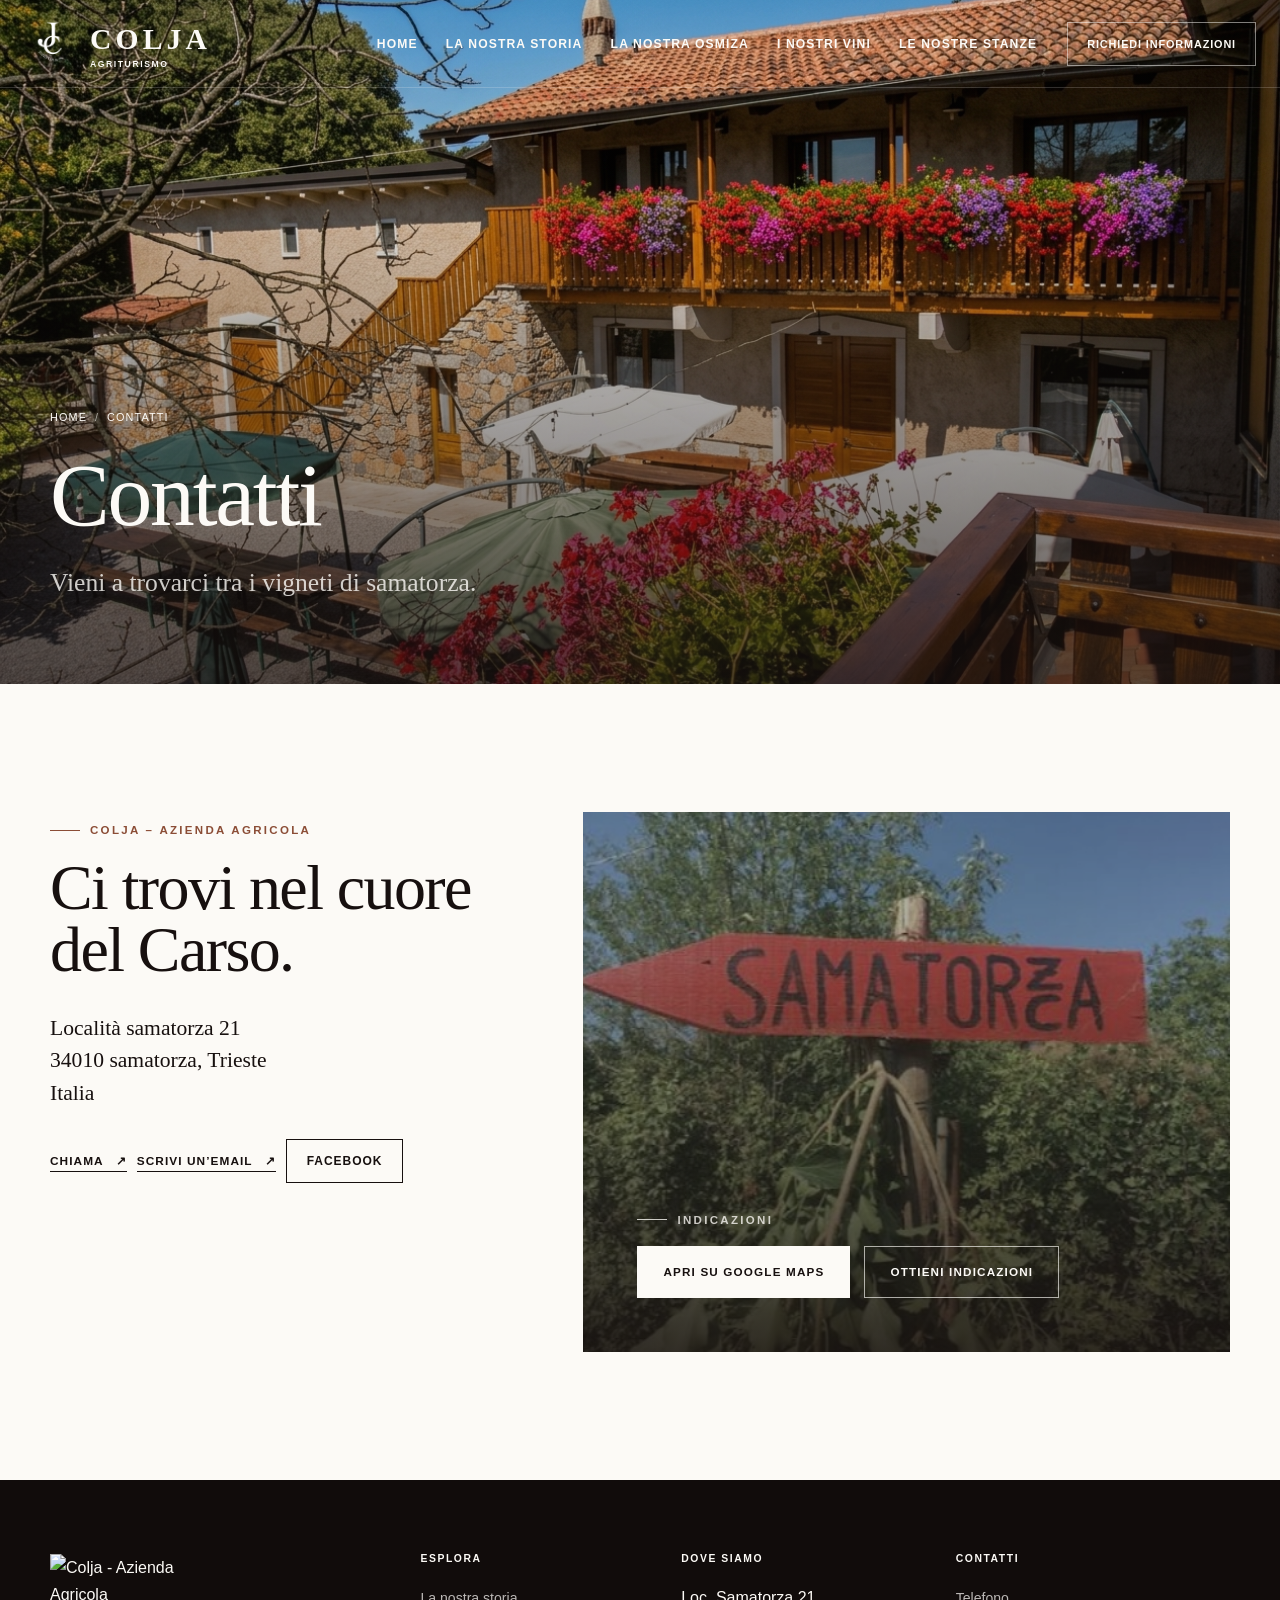
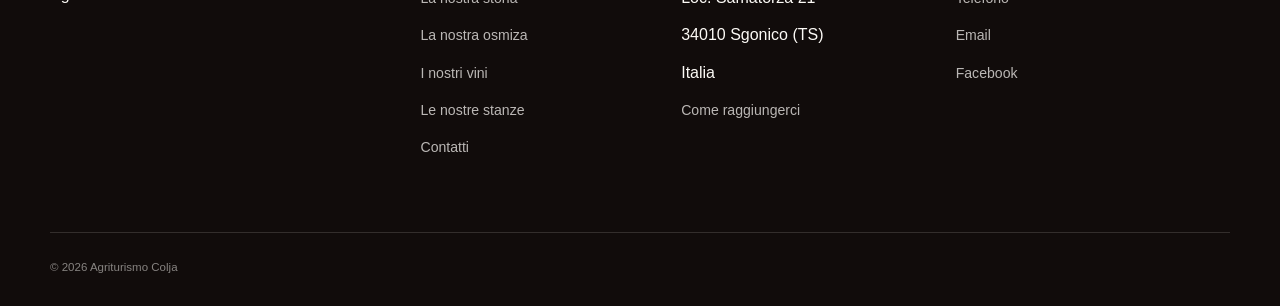
==== contatti.html @ f66b327b "Add files via upload" ====
<!doctype html>
<html lang="it">

<head>
  <meta charset="utf-8" />
  <meta name="viewport" content="width=device-width, initial-scale=1" />
  <title>Contatti e indicazioni | Azienda Agricola Colja samatorza</title>
  <meta name="description"
    content="Contatta Colja – Azienda Agricola e raggiungi la cantina, l’agriturismo e le camere a samatorza, nel Carso triestino." />
  <meta name="theme-color" content="#17100f" />
  <meta name="color-scheme" content="light" />
  <meta property="og:type" content="website" />
  <meta property="og:title" content="Contatti e indicazioni | Azienda Agricola Colja samatorza" />
  <meta property="og:description"
    content="Contatta Colja – Azienda Agricola e raggiungi la cantina, l’agriturismo e le camere a samatorza, nel Carso triestino." />
  <meta property="og:image" content="assets/images/contatti/farmstay_facade.jpg" />
  <link rel="icon" href="assets/icons/favicon.svg" type="image/svg+xml" />
  <link rel="stylesheet" href="css/style.css" />
  <script type="application/ld+json">
      {
        "@context": "https://schema.org",
        "@graph": [
          {
            "@type": ["Winery", "LocalBusiness"],
            "@id": "#Colja",
            "name": "Colja – Azienda Agricola",
            "address": {
              "@type": "PostalAddress",
              "streetAddress": "Località samatorza 122",
              "postalCode": "34010",
              "addressLocality": "samatorza",
              "addressRegion": "Trieste",
              "addressCountry": "IT"
            },
            "sameAs": ["https://www.facebook.com/ViniColja/"],
            "description": "Azienda agricola familiare, cantina e ospitalità nel Carso triestino."
          },
          {
            "@type": "FarmStay",
            "@id": "#agriturismo-Colja",
            "name": "Agriturismo Colja",
            "address": {
              "@type": "PostalAddress",
              "streetAddress": "Località samatorza 122",
              "postalCode": "34010",
              "addressLocality": "samatorza",
              "addressRegion": "Trieste",
              "addressCountry": "IT"
            },
            "parentOrganization": { "@id": "#Colja" }
          },
          {
            "@type": "BreadcrumbList",
            "itemListElement": [
              {
                "@type": "ListItem",
                "position": 1,
                "name": "Home",
                "item": "index.html"
              },
              {
                "@type": "ListItem",
                "position": 2,
                "name": "Contatti",
                "item": "contatti.html"
              }
            ]
          }
        ]
      }
    </script>
</head>

<body class="">
  <a class="skip-link" href="#contenuto">Vai al contenuto</a>
  <div id="site-live" class="skip-link" aria-live="polite"></div>
  <header class="site-header">
    <div class="header-inner">
      <a class="brand" href="index.html" aria-label="Colja, torna alla home">
        <img class="brand-symbol" src="assets/logo/colja-logo.png" alt="" aria-hidden="true">

        <span class="brand-copy">
          <strong>Colja</strong>
          <span>Agriturismo</span>
        </span>
      </a>
      <nav class="main-nav" id="main-menu" aria-label="Navigazione principale">
        <a href="index.html" data-page="index.html">Home</a>
        <a href="storia.html" data-page="storia.html">La nostra storia</a>
        <a href="osmiza.html" data-page="osmiza.html">La nostra osmiza</a>
        <a href="vini.html" data-page="vini.html">I nostri vini</a>
        <a href="stanze.html" data-page="stanze.html">Le nostre stanze</a>
        <a class="btn mobile-only" href="contatti.html">Richiedi informazioni</a>
      </nav>
      <a class="header-cta" href="contatti.html">Richiedi informazioni</a>
      <button class="menu-toggle" type="button" aria-expanded="false" aria-controls="main-menu"
        aria-label="Apri menu"><span></span></button>
    </div>
  </header>
  <section class="inner-hero">
    <div class="inner-hero__media">
      <picture>
        <img src="assets/images/contatti/farmstay_facade.jpg" alt="Vieni a trovarci tra i vigneti di samatorza."
          fetchpriority="high" />
      </picture>
    </div>
    <div class="inner-hero__overlay"></div>
    <div class="inner-hero__content">
      <ol class="breadcrumb" aria-label="Breadcrumb">
        <li><a href="index.html">Home</a></li>
        <li aria-current="page">Contatti</li>
      </ol>
      <h1>Contatti</h1>
      <p>Vieni a trovarci tra i vigneti di samatorza.</p>
    </div>
  </section>
  <main id="contenuto">
    <section class="section" id="modulo-contatti">
      <div class="container contact-grid">
        <div class="contact-details reveal">
          <p class="eyebrow">Colja – Azienda Agricola</p>
          <h2>Ci trovi nel cuore del Carso.</h2>
          <address>
            Località samatorza 21<br />34010 samatorza, Trieste<br />Italia
          </address>
<div class="contact-actions">

  <!-- <div class="contact-direct">
   
  </div> -->

  <div class="contact-social">
     <a class="text-link" data-contact-phone data-fallback="Chiama">
      Chiama
    </a>

    <a class="text-link" data-contact-email data-fallback="Scrivi un’email">
      Scrivi un’email
    </a>
    <a
      class="social-btn social-btn--facebook"
      data-facebook
      target="_blank"
      rel="noopener noreferrer"
    >
      Facebook
    </a>

    <!-- <a
      class="social-btn social-btn--instagram"
      data-instagram
      target="_blank"
      rel="noopener noreferrer"
    >
      Instagram
    </a>

    <a
      class="social-btn social-btn--booking"
      data-booking
      target="_blank"
      rel="noopener noreferrer"
    >
      Booking
    </a> -->
  </div>

</div>
          <!-- <p class="contact-meta">
            Visite, degustazioni e soggiorni su richiesta.
          </p> -->
        </div>
        <div class="map-card reveal reveal-delay" id="mappa">
          <!-- <img src="assets/icons/map-karst.svg" alt="Mappa stilizzata con samatorza evidenziata" /> -->
          <img src="assets/images/contatti/frasca.jpg" alt="frasca samatorza" />
          <div class="map-card__content">
            <p class="eyebrow">Indicazioni</p>
            <!-- <h3>Località samatorza 122</h3> -->

            <div class="btn-row">
              <a class="btn btn--light"
                href="https://www.google.com/maps/search/?api=1&amp;query=Localit%C3%A0%20samatorza%20122%2C%2034010%20samatorza%2C%20Trieste"
                data-maps target="_blank" rel="noopener">Apri su Google Maps</a><a class="btn btn--ghost-light"
                href="https://www.google.com/maps/dir/?api=1&amp;destination=Localit%C3%A0%20samatorza%2021%2C%2034010%20samatorza%2C%20Trieste"
                target="_blank" rel="noopener">Ottieni indicazioni</a>
            </div>
          </div>
        </div>
      </div>
    </section>
    <!-- <section class="section section--ivory" id="modulo-contatti">
      <div class="container request-wrap">
        <div class="request-intro reveal">
          <p class="eyebrow">Scrivici</p>
          <h2>Parliamo della tua visita.</h2>
          <p>Vino, degustazione, soggiorno o cantina: prepara la tua richiesta. L’invio effettivo via email sarà
            disponibile dopo aver configurato il recapito ufficiale.</p>
        </div>
        <form class="form reveal" data-Colja-form data-form-title="Richiesta informazioni — Colja" novalidate>
          <div class="field"><label for="contact-name">Nome</label><input id="contact-name" name="nome"
              autocomplete="name" required><span class="field-error"></span></div>
          <div class="field"><label for="contact-email">Email</label><input id="contact-email" name="email" type="email"
              autocomplete="email" required><span class="field-error"></span></div>
          <div class="field"><label for="contact-phone">Telefono</label><input id="contact-phone" name="telefono"
              type="tel" autocomplete="tel"><span class="field-error"></span></div>
          <div class="field"><label for="contact-reason">Motivo della richiesta</label><select id="contact-reason"
              name="motivo" required>
              <option value="">Seleziona</option>
              <option>Informazioni sui vini</option>
              <option>Richiesta listino</option>
              <option>Degustazione</option>
              <option>Soggiorno</option>
              <option>Visita in cantina</option>
              <option>Altra richiesta</option>
            </select><span class="field-error"></span></div>
          <div class="field field--full"><label for="contact-message">Messaggio</label><textarea id="contact-message"
              name="messaggio" required></textarea><span class="field-error"></span></div><label
            class="check-field"><input name="privacy" type="checkbox" required><span>Ho letto l’informativa privacy e
              acconsento al trattamento dei dati per ricevere risposta.<span class="field-error"></span></span></label>
          <div class="form-actions"><button class="btn" type="submit">Invia richiesta</button></div>
          <div class="form-status" tabindex="-1" role="status"></div>
        </form>
      </div>
    </section> -->
    <!-- <section class="section section--dark" id="note-legali">
      <div class="container">
        <div class="section-heading">
          <div>
            <p class="eyebrow">Prima della pubblicazione</p>
            <h2>Note, privacy e cookie</h2>
          </div>
          <p>Testi provvisori da completare con i dati legali e i referenti privacy ufficiali dell’azienda.</p>
        </div>
        <div class="experience-grid">
          <article class="experience" id="privacy"><span class="experience__num">01</span>
            <h3>Privacy policy</h3>
            <p>Il modulo raccoglie solo i dati necessari a rispondere. La policy definitiva deve indicare titolare, base
              giuridica, conservazione, destinatari e diritti.</p>
          </article>
          <article class="experience" id="cookie"><span class="experience__num">02</span>
            <h3>Cookie policy</h3>
            <p>Questa versione offline non installa cookie di profilazione e non carica risorse esterne. Aggiornare la
              policy se verranno aggiunti servizi terzi.</p>
          </article>
          <article class="experience"><span class="experience__num">03</span>
            <h3>Note legali</h3>
            <p>Inserire ragione sociale completa, dati fiscali, contatti ufficiali e informazioni obbligatorie prima
              della pubblicazione.</p>
          </article>
        </div>
      </div>
    </section> -->
  </main>
  <footer class="site-footer">
    <div class="container footer-grid">
      <div class="footer-brand">

        <a href="index.html" class="footer-logo" aria-label="Colja - Torna alla home">
          <img src="assets/logo/Colja-logo.png" alt="Colja - Azienda Agricola">
        </a>

      </div>
      <div class="footer-col">
        <h2>Esplora</h2>
        <ul>
          <li><a href="storia.html">La nostra storia</a></li>
          <li><a href="osmiza.html">La nostra osmiza</a></li>
          <li><a href="vini.html">I nostri vini</a></li>
          <li><a href="stanze.html">Le nostre stanze</a></li>
          <li><a href="contatti.html">Contatti</a></li>
        </ul>
      </div>
      <div class="footer-col">
        <h2>Dove siamo</h2>
        <ul>
          <li>Loc. Samatorza 21</li>
          <li>34010 Sgonico (TS)</li>
          <li>Italia</li>
          <li><a href="contatti.html#mappa">Come raggiungerci</a></li>
        </ul>
      </div>
      <div class="footer-col">
        <h2>Contatti</h2>
        <ul>
          <li><a href="contatti.html#modulo-contatti" data-contact-phone>Telefono</a></li>
          <li><a href="contatti.html#modulo-contatti" data-contact-email>Email</a></li>
          <li><a data-facebook target="_blank" rel="noopener">Facebook</a></li>
        </ul>
      </div>
    </div>
    <div class="container footer-bottom"><span>© <span data-year></span> Agriturismo Colja</span>

    </div>
  </footer>
  <button class="back-to-top" type="button" aria-label="Torna in alto">
    ↑
  </button>
  <script src="js/main.js"></script>
</body>

</html>
---- css/style.css ----
/* BUDIN — offline editorial design system */
:root {
  --ink: #17100f;
  --wine: #5b1f24;
  --earth: #8b4d36;
  --vine: #26352b;
  --stone: #d8d0c1;
  --ivory: #f4efe5;
  --champagne: #c2a36b;
  --paper: #fcfaf6;
  --muted: #6e655d;
  --line: rgba(23, 16, 15, .16);
  --serif: "Cormorant Garamond", Georgia, "Times New Roman", serif;
  --sans: Inter, Arial, Helvetica, sans-serif;
  --header-h: 88px;
  --container: min(1180px, calc(100vw - 48px));
  --shadow: 0 24px 60px rgba(23, 16, 15, .16);
  --ease: cubic-bezier(.22, 1, .36, 1);
}
* { box-sizing: border-box; }
html { scroll-behavior: smooth; scroll-padding-top: var(--header-h); }
body { margin: 0; overflow-x: hidden; background: var(--paper); color: var(--ink); font: 400 1rem/1.7 var(--sans); -webkit-font-smoothing: antialiased; }
body.is-locked { overflow: hidden; }
img { display: block; width: 100%; height: auto; }
a { color: inherit; text-decoration: none; }
button, input, select, textarea { font: inherit; }
button, a { -webkit-tap-highlight-color: transparent; }
button { color: inherit; }
:focus-visible { outline: 3px solid var(--champagne); outline-offset: 4px; }
::selection { color: var(--paper); background: var(--wine); }
.container { width: var(--container); margin-inline: auto; }
.narrow { width: min(820px, calc(100vw - 48px)); margin-inline: auto; }
.skip-link { position: fixed; z-index: 999; top: 12px; left: 12px; padding: 12px 18px; transform: translateY(-150%); background: var(--paper); color: var(--ink); border-radius: 2px; }
.skip-link:focus { transform: translateY(0); }
.eyebrow { display: inline-flex; align-items: center; gap: 10px; margin: 0 0 18px; color: var(--earth); font-size: .72rem; font-weight: 700; letter-spacing: .2em; line-height: 1.4; text-transform: uppercase; }
.eyebrow::before { content: ""; width: 30px; height: 1px; background: currentColor; }
.display, h1, h2, h3 { margin: 0; font-family: var(--serif); font-weight: 500; line-height: .98; letter-spacing: -.025em; }
h1 { font-size: clamp(3rem, 7vw, 7rem); }
h2 { font-size: clamp(2.4rem, 5vw, 5.2rem); }
h3 { font-size: clamp(1.6rem, 2.5vw, 2.45rem); }
p { margin: 0 0 1.25em; }
.lead { max-width: 760px; color: #4f4742; font-family: var(--serif); font-size: clamp(1.35rem, 2.4vw, 2.1rem); line-height: 1.35; }
.section { padding: clamp(84px, 10vw, 150px) 0; }
.section--compact { padding: clamp(64px, 7vw, 100px) 0; }
.section--dark { background: var(--ink); color: var(--paper); }
.section--wine { background: var(--wine); color: var(--paper); }
.section--ivory { background: var(--ivory); }
.section-heading { display: grid; grid-template-columns: minmax(0, 1.25fr) minmax(260px, .75fr); gap: 60px; align-items: end; margin-bottom: clamp(48px, 7vw, 90px); }
.section-heading p { margin: 0; color: #655c56; }
.section--dark .section-heading p, .section--wine .section-heading p { color: rgba(252,250,246,.74); }

/* Header */
.site-header { position: fixed; z-index: 100; inset: 0 0 auto; height: var(--header-h); color: var(--paper); transition: background .4s ease, color .4s ease, box-shadow .4s ease; }
.site-header::after { content: ""; position: absolute; inset: auto 0 0; height: 1px; background: rgba(252,250,246,.18); transition: background .4s ease; }
.site-header.is-scrolled, .site-header.menu-open { background: rgba(244,239,229,.97); color: var(--ink); box-shadow: 0 10px 30px rgba(23,16,15,.08); backdrop-filter: blur(14px); }
.site-header.is-scrolled::after, .site-header.menu-open::after { background: var(--line); }
.header-inner { width: min(1380px, calc(100vw - 48px)); height: 100%; margin: auto; display: flex; align-items: center; gap: 30px; }
.brand { position: relative; z-index: 103; display: inline-flex; flex-direction: column; flex: 0 0 auto; line-height: 1; }
.brand strong { font-family: var(--serif); font-size: 1.85rem; font-weight: 600; letter-spacing: .14em; }
.brand span { margin-top: 6px; font-size: .54rem; font-weight: 600; letter-spacing: .18em; text-transform: uppercase; }
.main-nav { display: flex; align-items: center; gap: clamp(18px, 2.2vw, 36px); margin-left: auto; }
.main-nav a { position: relative; font-size: .76rem; font-weight: 600; letter-spacing: .09em; text-transform: uppercase; white-space: nowrap; }
.main-nav a::after { content: ""; position: absolute; left: 0; right: 100%; bottom: -9px; height: 1px; background: currentColor; transition: right .3s var(--ease); }
.main-nav a:hover::after, .main-nav a[aria-current="page"]::after { right: 0; }
.lang-switch { display: flex; gap: 8px; padding-left: 18px; border-left: 1px solid currentColor; font-size: .63rem; font-weight: 700; letter-spacing: .08em; }
.lang-switch button { padding: 4px 1px; border: 0; border-bottom: 1px solid transparent; background: transparent; cursor: pointer; }
.lang-switch button[aria-pressed="true"] { border-color: currentColor; }
.header-cta { display: inline-flex; min-height: 44px; align-items: center; justify-content: center; padding: 0 19px; border: 1px solid rgba(252,250,246,.5); font-size: .68rem; font-weight: 700; letter-spacing: .08em; text-transform: uppercase; }
.site-header.is-scrolled .header-cta { border-color: var(--ink); }
.menu-toggle { position: relative; z-index: 103; display: none; width: 48px; height: 48px; margin-left: auto; border: 1px solid currentColor; background: transparent; cursor: pointer; }
.menu-toggle span, .menu-toggle::before, .menu-toggle::after { content: ""; position: absolute; left: 12px; width: 22px; height: 1px; background: currentColor; transition: transform .3s ease, top .3s ease, opacity .3s ease; }
.menu-toggle::before { top: 16px; }
.menu-toggle span { top: 23px; }
.menu-toggle::after { top: 30px; }
.menu-toggle[aria-expanded="true"]::before { top: 23px; transform: rotate(45deg); }
.menu-toggle[aria-expanded="true"] span { opacity: 0; }
.menu-toggle[aria-expanded="true"]::after { top: 23px; transform: rotate(-45deg); }
.brand-symbol {
  transition: filter .4s ease;
}

.site-header.is-scrolled .brand-symbol,
.site-header.menu-open .brand-symbol {
  filter: brightness(0) saturate(100%);
}
/* Buttons */
.btn-row { display: flex; flex-wrap: wrap; gap: 14px; }
.btn { display: inline-flex; min-height: 52px; align-items: center; justify-content: center; gap: 13px; padding: 0 25px; border: 1px solid var(--ink); background: var(--ink); color: var(--paper); font-size: .73rem; font-weight: 700; letter-spacing: .1em; line-height: 1.2; text-align: center; text-transform: uppercase; transition: transform .3s var(--ease), background .3s ease, color .3s ease; cursor: pointer; }
.btn:hover { transform: translateY(-2px); background: var(--wine); border-color: var(--wine); }
.btn--light { border-color: var(--paper); background: var(--paper); color: var(--ink); }
.btn--light:hover { background: var(--champagne); border-color: var(--champagne); color: var(--ink); }
.btn--ghost { background: transparent; color: var(--ink); }
.btn--ghost:hover { color: var(--paper); }
.btn--ghost-light { border-color: rgba(252,250,246,.65); background: transparent; color: var(--paper); }
.btn--ghost-light:hover { background: var(--paper); border-color: var(--paper); color: var(--ink); }
.text-link { display: inline-flex; align-items: center; gap: 12px; border-bottom: 1px solid currentColor; font-size: .74rem; font-weight: 700; letter-spacing: .09em; text-transform: uppercase; }
.text-link::after { content: "↗"; }

/* Heroes */
.hero { position: relative; min-height: 100svh; display: flex; align-items: flex-end; overflow: hidden; background: var(--ink); color: var(--paper); }
.hero__media, .hero__overlay { position: absolute; inset: 0; }
.hero__media img { width: 100%; height: 100%; object-fit: cover; }
.hero__overlay { background: linear-gradient(90deg, rgba(23,16,15,.74) 0%, rgba(23,16,15,.35) 58%, rgba(23,16,15,.12) 100%), linear-gradient(0deg, rgba(23,16,15,.58), transparent 55%); }
.hero__content { position: relative; z-index: 1; width: min(1180px, calc(100vw - 48px)); margin: 0 auto; padding: calc(var(--header-h) + 110px) 0 clamp(88px, 10vh, 130px); }
.hero .eyebrow { color: var(--paper); }
.hero h1 { max-width: 980px; }
.hero__intro { max-width: 680px; margin: 28px 0 38px; color: rgba(252,250,246,.82); font-size: clamp(1.02rem, 1.5vw, 1.22rem); }
.scroll-cue { position: absolute; z-index: 2; right: 44px; bottom: 44px; display: flex; align-items: center; gap: 13px; writing-mode: vertical-rl; font-size: .61rem; letter-spacing: .2em; text-transform: uppercase; }
.scroll-cue::after { content: ""; width: 1px; height: 48px; background: rgba(252,250,246,.7); }
.inner-hero { position: relative; min-height: min(76vh, 760px); display: flex; align-items: flex-end; overflow: hidden; background: var(--ink); color: var(--paper); }
.inner-hero__media, .inner-hero__overlay { position: absolute; inset: 0; }
.inner-hero__media img { height: 100%; object-fit: cover; }
.inner-hero__overlay { background: linear-gradient(0deg, rgba(23,16,15,.72), rgba(23,16,15,.1) 75%); }
.inner-hero__content { position: relative; z-index: 1; width: var(--container); margin-inline: auto; padding: calc(var(--header-h) + 80px) 0 80px; }
.inner-hero h1 { max-width: 920px; }
.inner-hero p { max-width: 700px; margin: 22px 0 0; color: rgba(252,250,246,.8); font-family: var(--serif); font-size: clamp(1.25rem, 2vw, 1.8rem); }
.breadcrumb { display: flex; flex-wrap: wrap; gap: 8px; margin: 0 0 24px; padding: 0; list-style: none; font-size: .68rem; letter-spacing: .1em; text-transform: uppercase; }
.breadcrumb li + li::before { content: "/"; margin-right: 8px; opacity: .6; }

/* Home editorial sections */
.intro-grid { display: grid; grid-template-columns: minmax(0, .82fr) minmax(0, 1.18fr); gap: clamp(50px, 9vw, 130px); align-items: center; }
.intro-grid__image { position: relative; width: min(100%, 480px); margin-inline: auto; }
.intro-grid__image::before { content: ""; position: absolute; inset: 34px -28px -28px 34px; border: 1px solid var(--stone); }
.intro-grid__image picture { position: relative; }
.intro-grid__image img { aspect-ratio: 3 / 4; object-fit: cover; }
.intro-grid__copy h2 { margin-bottom: 30px; }
.intro-grid__copy p { max-width: 650px; color: #5e554f; }
.territory-grid { display: grid; grid-template-columns: minmax(0, 1.1fr) minmax(280px, .9fr); gap: clamp(50px, 8vw, 110px); align-items: center; }
.territory-grid__media img { aspect-ratio: 4 / 3; object-fit: cover; }
.territory-grid__copy p:not(.eyebrow) { max-width: 580px; margin-top: 28px; color: rgba(252,250,246,.72); }
.elements { display: grid; grid-template-columns: repeat(3, 1fr); gap: 1px; margin-top: 45px; background: rgba(252,250,246,.2); }
.element { min-height: 135px; display: flex; flex-direction: column; justify-content: flex-end; padding: 20px; background: var(--ink); }
.element span { color: var(--champagne); font-family: var(--serif); font-size: 1.7rem; }
.element small { color: rgba(252,250,246,.62); font-size: .64rem; letter-spacing: .12em; text-transform: uppercase; }
.featured-wines { display: grid; grid-template-columns: repeat(4, 1fr); gap: 18px; }
.wine-teaser { position: relative; min-height: 500px; display: flex; align-items: flex-end; overflow: hidden; color: var(--paper); }
.wine-teaser img { position: absolute; inset: 0; height: 100%; object-fit: cover; transition: transform .8s var(--ease); }
.wine-teaser::after { content: ""; position: absolute; inset: 0; background: linear-gradient(0deg, rgba(23,16,15,.9), rgba(23,16,15,.08) 74%); }
.wine-teaser:hover img { transform: scale(1.045); }
.wine-teaser__copy { position: relative; z-index: 1; padding: 28px; }
.wine-teaser__copy small { display: block; margin-bottom: 9px; color: var(--stone); font-size: .66rem; letter-spacing: .13em; text-transform: uppercase; }
.wine-teaser__copy h3 { margin-bottom: 14px; }
.wine-teaser__copy p { min-height: 70px; color: rgba(252,250,246,.74); font-size: .87rem; line-height: 1.6; }
.stay-banner { position: relative; min-height: min(80vh, 800px); display: flex; align-items: center; overflow: hidden; color: var(--paper); }
.stay-banner__media, .stay-banner__veil { position: absolute; inset: 0; }
.stay-banner__media img { height: 100%; object-fit: cover; }
.stay-banner__veil { background: linear-gradient(90deg, rgba(23,16,15,.75), rgba(23,16,15,.15)); }
.stay-banner__copy { position: relative; z-index: 1; width: var(--container); margin-inline: auto; }
.stay-banner__copy > div { max-width: 680px; padding: clamp(38px, 6vw, 78px); background: rgba(23,16,15,.7); backdrop-filter: blur(4px); }
.stay-banner p { margin: 26px 0 34px; color: rgba(252,250,246,.8); }
.experience-grid { display: grid; grid-template-columns: repeat(3, 1fr); border: 1px solid var(--line); }
.experience { min-height: 300px; padding: 38px; border-right: 1px solid var(--line); }
.experience:last-child { border: 0; }
.experience__num { color: var(--earth); font-family: var(--serif); font-size: 1.2rem; }
.experience h3 { margin: 64px 0 18px; }
.experience p { color: #655b54; }
.final-cta { display: grid; grid-template-columns: 1fr auto; gap: 48px; align-items: end; }
.final-cta p { max-width: 700px; margin: 25px 0 0; color: rgba(252,250,246,.72); }

/* Story */
.story-layout { display: grid; grid-template-columns: minmax(0, .92fr) minmax(0, 1.08fr); gap: clamp(55px, 9vw, 130px); align-items: start; }
.story-layout__media { position: sticky; top: calc(var(--header-h) + 28px); }
.story-layout__media img { aspect-ratio: 4 / 5; object-fit: cover; }
.story-layout__copy .lead { margin-bottom: 35px; }
.story-layout__copy p:not(.lead) { color: #5d544e; }
.pullquote { margin: 48px 0; padding: 35px 0 35px 35px; border-left: 2px solid var(--earth); font-family: var(--serif); font-size: clamp(1.55rem, 2.6vw, 2.45rem); line-height: 1.25; }
.timeline { display: grid; grid-template-columns: repeat(4, 1fr); margin-top: 70px; border-top: 1px solid var(--line); }
.timeline__item { position: relative; padding: 34px 28px 0 0; }
.timeline__item::before { content: ""; position: absolute; top: -5px; left: 0; width: 9px; height: 9px; border-radius: 50%; background: var(--wine); }
.timeline__year { display: block; margin-bottom: 12px; color: var(--wine); font-family: var(--serif); font-size: 2rem; }
.timeline__item p { color: #615852; font-size: .9rem; }
.story-gallery { display: grid; grid-template-columns: 1.2fr .8fr; gap: 18px; margin-top: clamp(70px, 9vw, 120px); }
.story-gallery img { height: 100%; object-fit: cover; }
.story-gallery picture:first-child img { aspect-ratio: 4 / 3; }
.story-gallery picture:last-child img { aspect-ratio: 3 / 4; }

/* Wine catalog */
.filter-bar { display: flex; flex-wrap: wrap; gap: 8px; margin-bottom: 42px; }
.filter-btn { min-height: 44px; padding: 0 20px; border: 1px solid var(--line); background: transparent; color: var(--ink); font-size: .69rem; font-weight: 700; letter-spacing: .09em; text-transform: uppercase; cursor: pointer; transition: .25s ease; }
.filter-btn:hover, .filter-btn.is-active { background: var(--ink); color: var(--paper); }
.wine-grid { display: grid; grid-template-columns: repeat(3, 1fr); gap: 24px; }
.wine-card { display: flex; flex-direction: column; min-width: 0; background: #fff; border: 1px solid rgba(23,16,15,.1); }
.wine-card__image { position: relative; overflow: hidden; background: #e7e0d4; }
.wine-card__image img { aspect-ratio: 4 / 4.6; object-fit: cover; transition: transform .7s var(--ease); }
.wine-card:hover .wine-card__image img { transform: scale(1.035); }
.wine-card__body { display: flex; flex: 1; flex-direction: column; padding: 27px; }
.wine-card__category { margin-bottom: 11px; color: var(--earth); font-size: .65rem; font-weight: 700; letter-spacing: .13em; text-transform: uppercase; }
.wine-card h3 { margin-bottom: 16px; }
.wine-card__description { flex: 1; color: #665c56; font-size: .92rem; }
.wine-card__availability { margin: 15px 0 20px; padding-top: 15px; border-top: 1px solid var(--line); font-size: .82rem; font-weight: 700; }
.wine-card__actions { display: flex; gap: 8px; }
.wine-card__actions .btn { min-height: 46px; flex: 1; padding-inline: 12px; font-size: .64rem; }
.catalog-note { margin: 34px 0 0; padding: 20px 24px; border-left: 2px solid var(--champagne); background: var(--ivory); color: #5c534d; font-size: .88rem; }
.philosophy { display: grid; grid-template-columns: 1fr 1fr; gap: clamp(45px, 8vw, 110px); align-items: center; }
.philosophy img { aspect-ratio: 4 / 3; object-fit: cover; }
.philosophy__copy p { color: rgba(252,250,246,.72); }

/* Rooms */
.gallery-grid { display: grid; grid-template-columns: repeat(12, 1fr); grid-auto-rows: clamp(170px, 18vw, 250px); gap: 12px; }
.gallery-item { position: relative; grid-column: span 4; overflow: hidden; border: 0; padding: 0; background: var(--stone); cursor: zoom-in; }
.gallery-item:nth-child(1), .gallery-item:nth-child(6) { grid-column: span 8; grid-row: span 2; }
.gallery-item:nth-child(2), .gallery-item:nth-child(3), .gallery-item:nth-child(4), .gallery-item:nth-child(5), .gallery-item:nth-child(7), .gallery-item:nth-child(8) { grid-column: span 4; }
.gallery-item img { width: 100%; height: 100%; object-fit: cover; transition: transform .7s var(--ease); }
.gallery-item:hover img { transform: scale(1.04); }
.gallery-item::after { content: "+"; position: absolute; right: 18px; bottom: 18px; width: 40px; height: 40px; display: grid; place-items: center; background: rgba(252,250,246,.92); color: var(--ink); font-size: 1.4rem; }
.room-list { display: grid; gap: 30px; }
.room-card { display: grid; grid-template-columns: minmax(0, 1.1fr) minmax(320px, .9fr); background: #fff; border: 1px solid var(--line); }
.room-card:nth-child(even) .room-card__media { order: 2; }
.room-card__media img { width: 100%; height: 100%; min-height: 470px; object-fit: cover; }
.room-card__body { display: flex; flex-direction: column; justify-content: center; padding: clamp(35px, 5vw, 68px); }
.room-card__body p { color: #605751; }
.room-features { display: flex; flex-wrap: wrap; gap: 8px; margin: 12px 0 27px; padding: 0; list-style: none; }
.room-features li { padding: 7px 11px; background: var(--ivory); font-size: .73rem; }
.room-note { margin-bottom: 25px; color: var(--earth) !important; font-size: .78rem; font-weight: 700; letter-spacing: .05em; text-transform: uppercase; }

/* Forms and contact */
.request-wrap { display: grid; grid-template-columns: minmax(250px, .7fr) minmax(0, 1.3fr); gap: clamp(45px, 8vw, 110px); }
.request-intro { position: sticky; top: calc(var(--header-h) + 28px); align-self: start; }
.request-intro p { margin-top: 26px; color: #655c56; }
.form { display: grid; grid-template-columns: repeat(2, 1fr); gap: 20px; }
.field { display: flex; flex-direction: column; gap: 8px; }
.field--full { grid-column: 1 / -1; }
.field label, .field > span { font-size: .72rem; font-weight: 700; letter-spacing: .06em; text-transform: uppercase; }
.field input, .field select, .field textarea { width: 100%; min-height: 50px; border: 1px solid rgba(23,16,15,.3); border-radius: 0; background: #fff; color: var(--ink); padding: 12px 14px; }
.field textarea { min-height: 150px; resize: vertical; }
.field input:focus, .field select:focus, .field textarea:focus { border-color: var(--wine); outline: 2px solid rgba(91,31,36,.14); }
.field [aria-invalid="true"] { border-color: #a12626; }
.field-error { min-height: 18px; color: #8d1d1d; font-size: .73rem; }
.check-field { grid-column: 1 / -1; display: grid; grid-template-columns: 22px 1fr; gap: 10px; align-items: start; font-size: .84rem; }
.check-field input { width: 18px; height: 18px; margin: 3px 0 0; accent-color: var(--wine); }
.form-actions { grid-column: 1 / -1; display: flex; flex-wrap: wrap; gap: 15px; align-items: center; }
.form-status { display: none; grid-column: 1 / -1; padding: 18px; border-left: 3px solid var(--vine); background: #e9efe9; color: var(--vine); }
.form-status.is-visible { display: block; }
.contact-grid { display: grid; grid-template-columns: minmax(280px, .8fr) minmax(0, 1.2fr); gap: clamp(50px, 8vw, 110px); align-items: start; }
.contact-details h2 { margin-bottom: 30px; }
.contact-details address { font-style: normal; font-family: var(--serif); font-size: 1.35rem; line-height: 1.5; }
.contact-actions { display: flex; flex-direction: column; align-items: flex-start; gap: 13px; margin: 30px 0; }
.contact-meta { padding-top: 24px; border-top: 1px solid var(--line); color: #645b55; font-size: .88rem; }
.map-card { position: relative; min-height: 540px; display: flex; align-items: flex-end; overflow: hidden; background: var(--vine); color: var(--paper); }
.map-card img { position: absolute; inset: 0; height: 100%; object-fit: cover; filter: saturate(.7); opacity: .64; }
.map-card::after { content: ""; position: absolute; inset: 0; background: linear-gradient(0deg, rgba(23,16,15,.82), transparent 70%); }
.map-card__content { position: relative; z-index: 1; padding: clamp(28px, 5vw, 54px); }
.map-card__content p { max-width: 480px; color: rgba(252,250,246,.78); }
.config-warning { display: none; margin: 15px 0; padding: 14px; border: 1px solid var(--champagne); background: #fff8e7; color: #5e4d28; font-size: .8rem; }
.config-warning.is-visible { display: block; }

/* Modal / lightbox */
.modal { position: fixed; z-index: 300; inset: 0; display: none; place-items: center; padding: 24px; }
.modal[aria-hidden="false"] { display: grid; }
.modal__overlay { position: absolute; inset: 0; border: 0; background: rgba(13,9,8,.86); backdrop-filter: blur(6px); cursor: pointer; }
.modal__dialog { position: relative; z-index: 1; width: min(980px, 100%); max-height: calc(100svh - 48px); overflow: auto; background: var(--paper); box-shadow: var(--shadow); }
.modal__close { position: absolute; z-index: 3; top: 14px; right: 14px; width: 46px; height: 46px; border: 1px solid rgba(23,16,15,.24); background: rgba(252,250,246,.94); color: var(--ink); font-size: 1.3rem; cursor: pointer; }
.wine-modal__grid { display: grid; grid-template-columns: .9fr 1.1fr; min-height: 620px; }
.wine-modal__image { min-height: 420px; background: #e7dfd2; }
.wine-modal__image img { width: 100%; height: 100%; object-fit: cover; }
.wine-modal__copy { display: flex; flex-direction: column; justify-content: center; padding: clamp(38px, 6vw, 72px); }
.wine-modal__copy .eyebrow { margin-bottom: 13px; }
.wine-modal__copy h2 { margin-bottom: 24px; font-size: clamp(2.6rem, 5vw, 4.8rem); }
.wine-modal__copy p { color: #5e554f; }
.modal-meta { margin: 16px 0 28px; padding: 18px 0; border-block: 1px solid var(--line); }
.modal-meta span { display: block; }
.modal-meta small { color: var(--muted); font-size: .68rem; letter-spacing: .08em; text-transform: uppercase; }
.modal-meta strong { font-size: .9rem; }
.lightbox__dialog { width: min(1200px, 100%); background: #0e0b0a; color: var(--paper); }
.lightbox__figure { margin: 0; }
.lightbox__figure img { width: 100%; max-height: calc(100svh - 130px); object-fit: contain; }
.lightbox__figure figcaption { min-height: 64px; display: flex; align-items: center; padding: 17px 70px 17px 24px; color: rgba(252,250,246,.78); }
.lightbox .modal__close { border-color: rgba(252,250,246,.4); background: rgba(23,16,15,.7); color: var(--paper); }

/* Footer */
.site-footer { padding: 74px 0 28px; background: #110c0b; color: var(--paper); }
.footer-grid { display: grid; grid-template-columns: 1.15fr .75fr .8fr 1fr; gap: 55px; padding-bottom: 62px; }
.footer-brand strong { font-family: var(--serif); font-size: 2.55rem; font-weight: 500; letter-spacing: .13em; }
.footer-brand span { display: block; margin-top: 3px; color: var(--stone); font-size: .65rem; letter-spacing: .16em; text-transform: uppercase; }
.footer-brand p { margin-top: 30px; color: rgba(252,250,246,.63); }
.footer-col h2 { margin-bottom: 20px; font-family: var(--sans); font-size: .65rem; font-weight: 700; letter-spacing: .15em; text-transform: uppercase; }
.footer-col ul { margin: 0; padding: 0; list-style: none; }
.footer-col li { margin-bottom: 10px; }
.footer-col a { color: rgba(252,250,246,.72); font-size: .88rem; }
.footer-col a:hover { color: var(--paper); }
.footer-bottom { display: flex; justify-content: space-between; gap: 20px; padding-top: 25px; border-top: 1px solid rgba(252,250,246,.14); color: rgba(252,250,246,.5); font-size: .72rem; }
.legal-links { display: flex; flex-wrap: wrap; gap: 18px; }
.back-to-top { position: fixed; z-index: 90; right: 20px; bottom: 20px; width: 48px; height: 48px; border: 1px solid rgba(252,250,246,.25); background: var(--ink); color: var(--paper); opacity: 0; visibility: hidden; transform: translateY(10px); transition: .3s ease; cursor: pointer; }
.back-to-top.is-visible { opacity: 1; visibility: visible; transform: none; }

/* Reveal */
.reveal { opacity: 0; transform: translateY(28px); transition: opacity .8s var(--ease), transform .8s var(--ease); }
.reveal.is-visible { opacity: 1; transform: none; }
.reveal-delay { transition-delay: .14s; }

/* ==========================================================
   BUDIN — MOBILE NAVIGATION
   Sostituisce il vecchio @media (max-width: 1120px)
   ========================================================== */

@media (max-width: 1120px) {

  :root {
    --header-h: 76px;
  }

  /* =========================
     HEADER
     ========================= */

  .site-header {
    height: var(--header-h);
    z-index: 1000;
  }

  .header-inner {
    position: relative;
    z-index: 1003;

    width: calc(100vw - 32px);
    height: 100%;

    margin-inline: auto;
    gap: 16px;
  }

  /*
   * Quando il menu è aperto l'header diventa avorio,
   * perfettamente integrato con il fullscreen.
   */
  .site-header.menu-open {
    background: var(--ivory);
    color: var(--ink);
    box-shadow: none;
    backdrop-filter: none;
  }

  .site-header.menu-open::after {
    background: var(--line);
  }


  /* =========================
     BRAND
     ========================= */

  .brand {
    position: relative;
    z-index: 1004;
  }

  .brand strong {
    font-size: 1.6rem;
    letter-spacing: .15em;
  }

  .brand span {
    margin-top: 5px;

    font-size: .48rem;
    letter-spacing: .17em;
  }


  /* =========================
     ELEMENTI DESKTOP
     ========================= */

  .header-cta {
    display: none;
  }


  /* =========================
     HAMBURGER
     ========================= */

  .menu-toggle {
    position: relative;
    z-index: 1005;

    display: block;

    width: 48px;
    height: 48px;

    flex: 0 0 48px;

    margin-left: auto;

    border: 0;
    background: transparent;

    color: inherit;
    cursor: pointer;
  }

  .menu-toggle span,
  .menu-toggle::before,
  .menu-toggle::after {
    content: "";

    position: absolute;
    left: 10px;

    width: 28px;
    height: 1px;

    background: currentColor;

    transform-origin: center;

    transition:
      top .35s var(--ease),
      transform .35s var(--ease),
      opacity .2s ease,
      width .35s var(--ease);
  }

  .menu-toggle::before {
    top: 16px;
  }

  .menu-toggle span {
    top: 24px;
    width: 20px;
    left: 18px;
  }

  .menu-toggle::after {
    top: 32px;
  }


  /* Hamburger -> X */

  .menu-toggle[aria-expanded="true"]::before {
    top: 24px;
    transform: rotate(45deg);
  }

  .menu-toggle[aria-expanded="true"] span {
    opacity: 0;
    width: 0;
  }

  .menu-toggle[aria-expanded="true"]::after {
    top: 24px;
    transform: rotate(-45deg);
  }


  /* =========================
     FULLSCREEN MENU
     ========================= */

  .main-nav {
    position: fixed;
    z-index: 1001;

    inset: 0;

    width: 100%;
    height: 100dvh;

    margin: 0;

    padding:
      calc(var(--header-h) + 40px)
      clamp(28px, 7vw, 70px)
      32px;

    display: flex;
    flex-direction: column;
    align-items: stretch;
    justify-content: center;

    gap: 0;

    overflow-y: auto;

    background: var(--ivory);
    color: var(--ink);

    opacity: 0;
    visibility: hidden;
    pointer-events: none;

    transform: translateY(-16px);

    transition:
      opacity .35s ease,
      visibility .35s ease,
      transform .5s var(--ease);
  }


  /*
   * Dettaglio decorativo molto leggero.
   * Richiama il Terrano senza appesantire il menu.
   */

  .main-nav::before {
    content: "COLJA";

    position: absolute;

    right: -15px;
    bottom: -20px;

    color: rgba(91, 31, 36, .045);

    font-family: var(--serif);
    font-size: clamp(7rem, 25vw, 15rem);
    font-weight: 600;

    letter-spacing: -.04em;

    pointer-events: none;
  }


  /* =========================
     MENU APERTO
     ========================= */

  .main-nav.is-open {
    opacity: 1;
    visibility: visible;
    pointer-events: auto;

    transform: translateY(0);
  }


  /* =========================
     LINK PRINCIPALI
     ========================= */

  .main-nav > a:not(.btn) {
    position: relative;
    z-index: 2;

    display: grid;
    grid-template-columns: 38px 1fr;
    align-items: baseline;

    width: 100%;

    padding: 17px 0;

    border-bottom: 1px solid rgba(23, 16, 15, .13);

    font-family: var(--serif);

    font-size: clamp(2.15rem, 7vw, 3.8rem);
    font-weight: 500;

    line-height: .98;
    letter-spacing: -.03em;

    text-transform: none;
    white-space: normal;

    opacity: 0;

    transform: translateY(18px);

    transition:
      opacity .55s var(--ease),
      transform .55s var(--ease),
      color .25s ease;
  }


  /* Disabilita underline desktop */

  .main-nav > a:not(.btn)::after {
    display: none;
  }


  /* =========================
     NUMERAZIONE
     ========================= */

  .main-nav > a:not(.btn)::before {
    color: var(--earth);

    font-family: var(--sans);
    font-size: .56rem;
    font-weight: 700;

    letter-spacing: .12em;
  }

.main-nav > a:nth-of-type(1):not(.btn)::before {
  content: "01";
}

.main-nav > a:nth-of-type(2):not(.btn)::before {
  content: "02";
}

.main-nav > a:nth-of-type(3):not(.btn)::before {
  content: "03";
}

.main-nav > a:nth-of-type(4):not(.btn)::before {
  content: "04";
}

.main-nav > a:nth-of-type(5):not(.btn)::before {
  content: "05";
}


  /* =========================
     CURRENT PAGE
     ========================= */

  .main-nav > a[aria-current="page"]:not(.btn) {
    color: var(--wine);
  }

  .main-nav > a[aria-current="page"]:not(.btn)::before {
    color: var(--champagne);
  }


  /* =========================
     APERTURA ANIMATA
     ========================= */

  .main-nav.is-open > a:not(.btn) {
    opacity: 1;
    transform: translateY(0);
  }

.main-nav.is-open > a:nth-of-type(1):not(.btn) {
  transition-delay: .06s;
}

.main-nav.is-open > a:nth-of-type(2):not(.btn) {
  transition-delay: .10s;
}

.main-nav.is-open > a:nth-of-type(3):not(.btn) {
  transition-delay: .14s;
}

.main-nav.is-open > a:nth-of-type(4):not(.btn) {
  transition-delay: .18s;
}

.main-nav.is-open > a:nth-of-type(5):not(.btn) {
  transition-delay: .22s;
}

.main-nav.is-open .mobile-only.btn {
  transition-delay: .27s;
}

  /* =========================
     CTA MOBILE
     ========================= */

  .main-nav .mobile-only.btn {
    position: relative;
    z-index: 2;

    display: flex;

    width: 100%;
    min-height: 58px;

    margin-top: 38px;

    background: var(--wine);
    border-color: var(--wine);

    color: var(--paper);

    font-family: var(--sans);
    font-size: .68rem;

    letter-spacing: .13em;

    opacity: 0;
    transform: translateY(15px);

    transition:
      opacity .55s var(--ease),
      transform .55s var(--ease),
      background .3s ease;
  }

  .main-nav.is-open .mobile-only.btn {
    opacity: 1;
    transform: translateY(0);

    transition-delay: .30s;
  }

  .main-nav .mobile-only.btn:hover {
    background: var(--ink);
    border-color: var(--ink);

    transform: translateY(-2px);
  }


  /* =========================
     BLOCCO SCROLL
     ========================= */

  body.is-locked {
    overflow: hidden;
    touch-action: none;
    overscroll-behavior: none;
  }


  /* =========================
     RESTO DEL RESPONSIVE
     ========================= */

  .featured-wines {
    grid-template-columns: repeat(2, 1fr);
  }

  .wine-teaser {
    min-height: 440px;
  }

  .footer-grid {
    grid-template-columns: 1.2fr 1fr 1fr;
  }

  .footer-grid .footer-col:last-child {
    grid-column: 2 / -1;
  }
}


@media (min-width: 1121px) {
    .mobile-only {
        display: none !important;
    }
}

@media (max-width: 900px) {
  :root { --container: min(100% - 36px, 1180px); }
  .section-heading, .intro-grid, .territory-grid, .story-layout, .philosophy, .request-wrap, .contact-grid { grid-template-columns: 1fr; }
  .section-heading { gap: 25px; }
  .intro-grid__image { width: min(82%, 480px); }
  .intro-grid__copy { order: -1; }
  .territory-grid__media { order: 2; }
  .wine-grid { grid-template-columns: repeat(2, 1fr); }
  .timeline { grid-template-columns: repeat(2, 1fr); row-gap: 35px; }
  .timeline__item:nth-child(n+3) { border-top: 1px solid var(--line); }
  .story-layout__media, .request-intro { position: static; }
  .story-layout__media img { max-height: 700px; }
  .experience-grid { grid-template-columns: 1fr; }
  .experience { min-height: 240px; border-right: 0; border-bottom: 1px solid var(--line); }
  .experience h3 { margin-top: 40px; }
  .final-cta { grid-template-columns: 1fr; align-items: start; }
  .room-card { grid-template-columns: 1fr; }
  .room-card:nth-child(even) .room-card__media { order: 0; }
  .room-card__media img { min-height: auto; aspect-ratio: 16 / 10; }
  .gallery-item:nth-child(n) { grid-column: span 6; grid-row: span 1; }
  .gallery-item:nth-child(1), .gallery-item:nth-child(6) { grid-column: span 12; grid-row: span 2; }
  .footer-grid { grid-template-columns: repeat(2, 1fr); }
  .footer-grid .footer-col:last-child { grid-column: auto; }
}

@media (max-width: 640px) {
  :root { --container: calc(100vw - 32px); --header-h: 72px; }
  body { font-size: .96rem; }
  h1 { font-size: clamp(2.85rem, 15vw, 4.8rem); }
  h2 { font-size: clamp(2.35rem, 12vw, 3.7rem); }
  .header-inner { width: calc(100vw - 24px); }
  .brand strong { font-size: 1.55rem; }
  .brand span { font-size: .49rem; }
  .hero__content { width: calc(100vw - 32px); padding-bottom: 75px; }
  .hero__intro { margin: 22px 0 30px; font-size: .98rem; }
  .hero .btn-row, .final-cta .btn-row { display: grid; }
  .hero .btn { width: 100%; }
  .scroll-cue { display: none; }
  .inner-hero { min-height: 70svh; }
  .inner-hero__content { padding-bottom: 50px; }
  .section { padding: 76px 0; }
  .section--compact { padding: 62px 0; }
  .intro-grid__image { width: calc(100% - 22px); margin-left: 0; }
  .intro-grid__image::before { inset: 20px -20px -20px 20px; }
  .elements { grid-template-columns: 1fr; }
  .element { min-height: 90px; }
  .featured-wines, .wine-grid { grid-template-columns: 1fr; }
  .wine-teaser { min-height: 430px; }
  .stay-banner { min-height: 700px; }
  .stay-banner__copy > div { padding: 32px 24px; }
  .timeline { grid-template-columns: 1fr; border-top: 0; }
  .timeline__item { border-top: 1px solid var(--line) !important; }
  .story-gallery { grid-template-columns: 1fr; }
  .story-gallery picture:last-child img { aspect-ratio: 4 / 3; }
  .wine-card__actions { flex-direction: column; }
  .gallery-grid { grid-auto-rows: 190px; }
  .gallery-item:nth-child(n) { grid-column: 1 / -1; grid-row: span 1; }
  .form { grid-template-columns: 1fr; }
  .field, .field--full, .check-field, .form-actions, .form-status { grid-column: 1; }
  .form-actions .btn { width: 100%; }
  .map-card { min-height: 480px; }
  .modal { padding: 10px; }
  .modal__dialog { max-height: calc(100svh - 20px); }
  .wine-modal__grid { grid-template-columns: 1fr; }
  .wine-modal__image { min-height: 0; }
  .wine-modal__image img { max-height: 41svh; object-fit: contain; background: #e8e0d3; }
  .wine-modal__copy { padding: 30px 24px 34px; }
  .wine-modal__copy h2 { font-size: 2.65rem; }
  .modal__close { top: 8px; right: 8px; }
  .footer-grid { grid-template-columns: 1fr; gap: 36px; text-align: center; }
  .footer-grid .footer-col:last-child { grid-column: auto; }
  .footer-bottom { flex-direction: column; align-items: center; text-align: center; }
  .legal-links { justify-content: center; }
  .back-to-top { right: 12px; bottom: 12px; }
}

@media (max-width: 390px) {
  :root { --container: calc(100vw - 26px); }
  .hero__content { width: calc(100vw - 26px); }
  .btn { width: 100%; padding-inline: 15px; }
  .filter-bar { display: grid; grid-template-columns: 1fr 1fr; }
  .filter-btn { padding-inline: 8px; }
  .room-card__body { padding: 30px 20px; }
  .main-nav { padding-inline: 24px; }
}

@media (prefers-reduced-motion: reduce) {
  *, *::before, *::after { scroll-behavior: auto !important; animation-duration: .01ms !important; animation-iteration-count: 1 !important; transition-duration: .01ms !important; }
  .reveal { opacity: 1; transform: none; }
}


.room-card__actions {
  display: flex;
  gap: 12px;
  margin-top: 28px;
}

.room-card__actions .btn {
  flex: 1;
  justify-content: center;
  text-align: center;
}

.room-card__actions .btn-secondary {
  background: transparent;
  color: var(--ink);
  border: 1px solid var(--ink);
}

.room-card__actions .btn-secondary:hover {
  background: var(--ink);
  color: var(--ivory);
}

@media (max-width: 520px) {
  .room-card__actions {
    flex-direction: column;
  }

  .room-card__actions .btn {
    width: 100%;
  }
}

.contact-actions {
  display: flex;
  flex-direction: column;
  align-items: flex-start;
  gap: 28px;
}

/* Telefono + email */

.contact-direct {
  display: flex;
  flex-wrap: wrap;
  gap: 12px 28px;
}

.contact-direct .text-link {
  display: inline-flex;
  align-items: center;
}


/* Social + Booking */

.contact-social {
  display: flex;
  align-items: center;
  gap: 10px;
}

.social-btn {
  display: inline-flex;
  align-items: center;
  justify-content: center;

  min-height: 44px;
  padding: 0 20px;

  border: 1px solid var(--ink);

  color: var(--ink);
  background: transparent;

  font-size: 12px;
  font-weight: 600;
  letter-spacing: .08em;
  text-transform: uppercase;
  text-decoration: none;

  transition:
    background .25s ease,
    color .25s ease,
    border-color .25s ease,
    transform .25s ease;
}

.social-btn:hover {
  background: var(--ink);
  color: var(--ivory);
  transform: translateY(-2px);
}


@media (max-width: 640px) {

  .contact-direct {
    flex-direction: column;
    gap: 12px;
  }

  .contact-social {
    width: 100%;
    gap: 6px;
  }

  .social-btn {
    flex: 1;
    min-width: 0;
    padding: 0 8px;
    font-size: 10px;
    letter-spacing: .03em;
  }
}

@media (max-width: 640px) {

  .main-nav {
    justify-content: flex-start;

    padding:
      calc(var(--header-h) + 32px)
      24px
      26px;
  }

  .main-nav > a:not(.btn) {
    grid-template-columns: 32px 1fr;

    padding: 15px 0;

    font-size: clamp(2.1rem, 10.5vw, 3.2rem);
  }

  .main-nav > a:not(.btn)::before {
    font-size: .50rem;
  }

  .main-nav .mobile-only.btn {
    margin-top: 28px;
  }
}

.footer-logo {
  display: inline-block;
  width: 130px;
}

.footer-logo img {
  display: block;
  width: 100%;
  height: auto;

  object-fit: contain;
}

.footer-brand p {
  max-width: 260px;
  margin-top: 28px;

  color: rgba(252, 250, 246, .63);
}

@media (max-width: 640px) {

  .footer-brand {
    display: flex;
    flex-direction: column;
    align-items: center;
  }

  .footer-logo {
    width: 120px;
  }

  .footer-brand p {
    margin-top: 22px;
    text-align: center;
  }
}

.brand {
  position: relative;
  z-index: 103;

  display: inline-flex;
  flex-direction: row;
  align-items: center;

  gap: 14px;

  flex: 0 0 auto;

  line-height: 1;
}

.brand-symbol {
  display: block;

  width: 52px;
  height: 52px;

  flex: 0 0 52px;

  object-fit: contain;

  transition:
    filter .35s ease,
    transform .35s var(--ease);
}

.brand-copy {
  display: flex;
  flex-direction: column;
}

.brand-copy strong {
  font-family: var(--serif);

  font-size: 1.85rem;
  font-weight: 600;

  letter-spacing: .14em;
}

.brand-copy > span {
  margin-top: 6px;

  font-size: .54rem;
  font-weight: 600;

  letter-spacing: .18em;
  text-transform: uppercase;
}



@media (max-width: 1120px) {

  .brand {
    gap: 11px;
  }

  .brand-symbol {
    width: 46px;
    height: 46px;
    flex-basis: 46px;
  }

  .brand-copy strong {
    font-size: 1.55rem;
  }

  .brand-copy > span {
    margin-top: 4px;
    font-size: .46rem;
  }
}

@media (max-width: 390px) {

  .brand {
    gap: 8px;
  }

  .brand-symbol {
    width: 40px;
    height: 40px;
    flex-basis: 40px;
  }

  .brand-copy strong {
    font-size: 1.4rem;
  }

  .brand-copy > span {
    font-size: .41rem;
    letter-spacing: .12em;
  }
}

/* =========================================================
   BUDIN — MOBILE REFINEMENT
   Inserire alla fine di style.css
   ========================================================= */

@media (max-width: 640px) {

  /* -------------------------------------------------------
     BASE E SPAZIATURE
     ------------------------------------------------------- */

  :root {
    --container: calc(100vw - 32px);
    --header-h: 72px;
  }

  body {
    font-size: .95rem;
    line-height: 1.65;
  }

  .container,
  .narrow {
    width: var(--container);
  }

  .section {
    padding-block: 68px;
  }

  .section--compact {
    padding-block: 54px;
  }

  .section-heading {
    gap: 18px;
    margin-bottom: 38px;
  }

  .section-heading h2 {
    max-width: 100%;
    font-size: clamp(2.3rem, 11vw, 3.45rem);
    line-height: 1;
  }

  .section-heading p {
    max-width: 100%;
    line-height: 1.65;
  }

  .eyebrow {
    margin-bottom: 14px;
    gap: 8px;
    font-size: .65rem;
    letter-spacing: .16em;
  }

  .eyebrow::before {
    width: 22px;
  }


  /* -------------------------------------------------------
     HERO
     ------------------------------------------------------- */

  .hero {
    min-height: 100svh;
  }

  .hero__media img {
    object-position: 58% center;
  }

  .hero__overlay {
    background:
      linear-gradient(
        0deg,
        rgba(23, 16, 15, .82) 0%,
        rgba(23, 16, 15, .45) 58%,
        rgba(23, 16, 15, .18) 100%
      );
  }

  .hero__content {
    width: var(--container);
    padding:
      calc(var(--header-h) + 80px)
      0
      60px;
  }

  .hero h1 {
    max-width: 100%;
    font-size: clamp(2.8rem, 14vw, 4.5rem);
    line-height: .94;
    overflow-wrap: break-word;
  }

  .hero__intro {
    max-width: 100%;
    margin: 22px 0 28px;
    font-size: .95rem;
    line-height: 1.65;
  }

  .hero .btn-row {
    display: grid;
    grid-template-columns: 1fr;
    gap: 10px;
  }

  .hero .btn {
    width: 100%;
  }


  /* -------------------------------------------------------
     HERO PAGINE INTERNE
     ------------------------------------------------------- */

  .inner-hero {
    min-height: 72svh;
  }

  .inner-hero__content {
    padding:
      calc(var(--header-h) + 70px)
      0
      44px;
  }

  .inner-hero h1 {
    font-size: clamp(2.8rem, 14vw, 4.4rem);
    line-height: .94;
  }

  .inner-hero p {
    margin-top: 17px;
    font-size: 1.15rem;
    line-height: 1.35;
  }

  .breadcrumb {
    margin-bottom: 18px;
    font-size: .6rem;
  }


  /* =======================================================
     CATALOGO VINI
     ======================================================= */

  .filter-bar {
    display: flex;
    flex-wrap: nowrap;

    width: calc(100% + 16px);
    margin: 0 -8px 28px;
    padding: 0 8px 8px;

    gap: 8px;

    overflow-x: auto;
    overscroll-behavior-inline: contain;
    scroll-snap-type: inline proximity;
    scrollbar-width: none;
  }

  .filter-bar::-webkit-scrollbar {
    display: none;
  }

  .filter-btn {
    min-width: max-content;
    min-height: 42px;

    padding-inline: 16px;

    flex: 0 0 auto;
    scroll-snap-align: start;

    font-size: .63rem;
    letter-spacing: .07em;
  }

  .wine-grid {
    grid-template-columns: 1fr;
    gap: 20px;
  }

  .wine-card {
    display: grid;
    grid-template-columns: minmax(118px, 37%) minmax(0, 1fr);

    min-height: 260px;

    overflow: hidden;

    border-color: rgba(23, 16, 15, .12);
    background: #fff;

    box-shadow: 0 12px 34px rgba(23, 16, 15, .07);
  }

  .wine-card__image {
    min-height: 100%;
  }

  .wine-card__image picture {
    display: block;
    width: 100%;
    height: 100%;
  }

  .wine-card__image img {
    width: 100%;
    height: 100%;

    aspect-ratio: auto;
    object-fit: cover;

    transform: none;
  }

  /* Niente effetto zoom sui dispositivi touch */

  .wine-card:hover .wine-card__image img {
    transform: none;
  }

  .wine-card__body {
    min-width: 0;
    padding: 22px 18px;

    justify-content: center;
  }

  .wine-card__category {
    margin-bottom: 7px;

    font-size: .58rem;
    letter-spacing: .11em;
  }

  .wine-card h3 {
    margin-bottom: 11px;

    font-size: clamp(1.75rem, 8vw, 2.35rem);
    line-height: 1;
  }

  .wine-card__description {
    display: -webkit-box;

    margin-bottom: 0;

    overflow: hidden;

    color: #665c56;

    font-size: .82rem;
    line-height: 1.5;

    -webkit-box-orient: vertical;
    -webkit-line-clamp: 4;
  }

  .wine-card__availability {
    margin: 13px 0 15px;
    padding-top: 12px;

    font-size: .7rem;
    line-height: 1.4;
  }

  .wine-card__actions {
    display: grid;
    grid-template-columns: 1fr;
    gap: 7px;
  }

  .wine-card__actions .btn {
    width: 100%;
    min-height: 42px;

    padding-inline: 10px;

    font-size: .58rem;
    letter-spacing: .07em;
  }

  .catalog-note {
    margin-top: 25px;
    padding: 17px 18px;

    font-size: .8rem;
    line-height: 1.55;
  }


  /* -------------------------------------------------------
     VINI IN EVIDENZA DELLA HOME
     ------------------------------------------------------- */

  .featured-wines {
    grid-template-columns: 1fr;
    gap: 14px;
  }

  .wine-teaser {
    min-height: 0;
    aspect-ratio: 4 / 5;
  }

  .wine-teaser img {
    transform: none;
  }

  .wine-teaser:hover img {
    transform: none;
  }

  .wine-teaser__copy {
    padding: 24px 21px;
  }

  .wine-teaser__copy h3 {
    margin-bottom: 10px;
    font-size: 2rem;
  }

  .wine-teaser__copy p {
    min-height: 0;
    margin-bottom: 0;

    font-size: .82rem;
    line-height: 1.55;
  }


  /* =======================================================
     STANZE
     ======================================================= */

  .room-list {
    gap: 22px;
  }

  .room-card {
    display: flex;
    flex-direction: column;

    overflow: hidden;

    box-shadow: 0 12px 34px rgba(23, 16, 15, .06);
  }

  .room-card:nth-child(even) .room-card__media {
    order: 0;
  }

  .room-card__media {
    width: 100%;
  }

  .room-card__media picture {
    display: block;
  }

  .room-card__media img {
    width: 100%;
    height: auto;
    min-height: 0;

    aspect-ratio: 4 / 3;
    object-fit: cover;
  }

  .room-card__body {
    padding: 28px 22px 25px;
  }

  .room-card__body h3 {
    font-size: clamp(2rem, 9vw, 2.8rem);
    line-height: 1;
  }

  .room-card__body > p:not(.eyebrow):not(.room-note) {
    margin-top: 16px;

    font-size: .9rem;
    line-height: 1.65;
  }

  .room-features {
    gap: 6px;
    margin: 7px 0 22px;
  }

  .room-features li {
    padding: 6px 9px;

    font-size: .67rem;
    line-height: 1.4;
  }

  .room-note {
    margin-bottom: 20px;

    font-size: .68rem;
    line-height: 1.5;
  }

  .room-card__actions {
    display: grid;
    grid-template-columns: 1fr;
    gap: 9px;

    margin-top: 20px;
  }

  .room-card__actions .btn {
    width: 100%;
    min-height: 48px;
  }


  /* -------------------------------------------------------
     GALLERIA STANZE
     ------------------------------------------------------- */

  .gallery-grid {
    display: grid;
    grid-template-columns: 1fr 1fr;
    grid-auto-rows: 170px;
    gap: 8px;
  }

  .gallery-item:nth-child(n) {
    grid-column: auto;
    grid-row: auto;
  }

  .gallery-item:first-child {
    grid-column: 1 / -1;
    grid-row: span 2;
  }

  .gallery-item:first-child img {
    min-height: 348px;
  }

  .gallery-item::after {
    right: 10px;
    bottom: 10px;

    width: 34px;
    height: 34px;

    font-size: 1.15rem;
  }


  /* =======================================================
     STORIA
     ======================================================= */

  .story-layout {
    gap: 38px;
  }

  .story-layout__media {
    position: static;
  }

  .story-layout__media img {
    aspect-ratio: 4 / 5;
  }

  .story-layout__copy .lead {
    margin-bottom: 26px;

    font-size: 1.4rem;
    line-height: 1.35;
  }

  .story-layout__copy p:not(.lead) {
    font-size: .92rem;
  }

  .pullquote {
    margin: 35px 0;
    padding: 25px 0 25px 21px;

    font-size: 1.55rem;
  }

  .timeline {
    gap: 0;
    margin-top: 46px;
  }

  .timeline__item {
    padding: 28px 0 25px 22px;
  }

  .timeline__item::before {
    top: 33px;
    left: 0;
  }

  .timeline__year {
    margin-bottom: 8px;
    font-size: 1.7rem;
  }


  /* =======================================================
     FORM
     ======================================================= */

  .request-wrap {
    gap: 35px;
  }

  .request-intro {
    position: static;
  }

  .form {
    grid-template-columns: 1fr;
    gap: 16px;
  }

  .field,
  .field--full,
  .check-field,
  .form-actions,
  .form-status {
    grid-column: 1;
  }

  .field input,
  .field select,
  .field textarea {
    min-height: 52px;
    padding: 13px 14px;

    font-size: 16px;
  }

  /*
   * 16px evita lo zoom automatico di Safari iOS
   * quando l'utente seleziona un campo.
   */

  .field textarea {
    min-height: 135px;
  }

  .check-field {
    grid-template-columns: 25px 1fr;
    font-size: .8rem;
  }

  .check-field input {
    width: 20px;
    height: 20px;
  }

  .form-actions {
    display: grid;
    grid-template-columns: 1fr;
  }

  .form-actions .btn {
    width: 100%;
  }


  /* =======================================================
     CONTATTI
     ======================================================= */

  .contact-grid {
    gap: 42px;
  }

  .contact-details address {
    font-size: 1.2rem;
  }

  .contact-direct {
    width: 100%;

    flex-direction: column;
    align-items: flex-start;

    gap: 14px;
  }

  .contact-direct .text-link {
    min-height: 38px;
  }

  .contact-social {
    display: grid;
    grid-template-columns: repeat(3, minmax(0, 1fr));

    width: 100%;
    gap: 6px;
  }

  .social-btn {
    width: 100%;
    min-width: 0;
    min-height: 44px;

    padding: 0 5px;

    font-size: .58rem;
    letter-spacing: .025em;
  }

  .map-card {
    min-height: 430px;
  }

  .map-card__content {
    padding: 25px 22px;
  }


  /* =======================================================
     MODAL VINI
     ======================================================= */

  .modal {
    align-items: end;
    padding: 0;
  }

  .modal__overlay {
    backdrop-filter: blur(3px);
  }

  .modal__dialog {
    width: 100%;
    max-height: 94svh;

    border-radius: 18px 18px 0 0;

    overscroll-behavior: contain;
  }

  .modal__close {
    position: sticky;
    z-index: 5;

    top: 10px;
    float: right;

    width: 44px;
    height: 44px;

    margin: 10px 10px -54px 0;
  }

  .wine-modal__grid {
    display: block;
    min-height: 0;
  }

  .wine-modal__image {
    min-height: 0;
  }

  .wine-modal__image img {
    width: 100%;
    height: auto;
    max-height: 42svh;

    aspect-ratio: 4 / 3;

    object-fit: cover;
  }

  .wine-modal__copy {
    padding: 27px 22px 32px;
  }

  .wine-modal__copy h2 {
    margin-bottom: 17px;

    font-size: clamp(2.5rem, 12vw, 3.5rem);
  }

  .wine-modal__copy p {
    font-size: .88rem;
    line-height: 1.6;
  }

  .modal-meta {
    margin: 14px 0 22px;
    padding: 15px 0;
  }

  .wine-modal__copy .btn {
    width: 100%;
  }


  /* =======================================================
     FOOTER
     ======================================================= */

  .site-footer {
    padding: 56px 0 24px;
  }

  .footer-grid {
    grid-template-columns: 1fr;
    gap: 34px;

    padding-bottom: 42px;

    text-align: center;
  }

  .footer-brand,
  .footer-col {
    display: flex;
    flex-direction: column;
    align-items: center;
  }

  .footer-brand p {
    max-width: 250px;
    margin-top: 20px;
  }

  .footer-col h2 {
    margin-bottom: 13px;
  }

  .footer-col li {
    margin-bottom: 8px;
  }

  .footer-bottom {
    flex-direction: column;
    align-items: center;

    gap: 13px;

    text-align: center;
  }


  /* -------------------------------------------------------
     TOUCH: DISABILITA EFFETTI HOVER INUTILI
     ------------------------------------------------------- */

  @media (hover: none) {
    .btn:hover,
    .social-btn:hover,
    .wine-teaser:hover img,
    .wine-card:hover .wine-card__image img,
    .gallery-item:hover img {
      transform: none;
    }
  }
}

@media (max-width: 389px) {

  :root {
    --container: calc(100vw - 24px);
  }

  /* Card vini verticali sui telefoni molto piccoli */

  .wine-card {
    display: flex;
    flex-direction: column;

    min-height: 0;
  }

  .wine-card__image {
    width: 100%;
  }

  .wine-card__image img {
    width: 100%;
    height: auto;

    aspect-ratio: 16 / 11;
    object-fit: cover;
  }

  .wine-card__body {
    padding: 22px 19px;
  }

  .wine-card__description {
    display: block;
    overflow: visible;

    font-size: .85rem;

    -webkit-line-clamp: initial;
  }

  .wine-card__actions {
    grid-template-columns: 1fr;
  }

  /* Galleria su una sola colonna */

  .gallery-grid {
    grid-template-columns: 1fr;
    grid-auto-rows: 210px;
  }

  .gallery-item:first-child {
    grid-column: auto;
    grid-row: auto;
  }

  .gallery-item:first-child img {
    min-height: 0;
  }

  /* Social: due sopra, Booking largo sotto */

  .contact-social {
    grid-template-columns: 1fr 1fr;
  }

  .contact-social [data-booking] {
    grid-column: 1 / -1;
  }
}

@media (max-width: 640px) {

  /* ================================
     WINE CARDS MOBILE
     ================================ */

  .wine-grid {
    display: grid;
    grid-template-columns: 1fr;
    gap: 22px;
  }

  .wine-card {
    display: flex;
    flex-direction: column;

    width: 100%;
    min-width: 0;
    min-height: 0;

    overflow: hidden;

    background: #fff;
    border: 1px solid rgba(23, 16, 15, .12);

    box-shadow:
      0 12px 32px rgba(23, 16, 15, .07);
  }


  /* IMMAGINE */

  .wine-card__image {
    position: relative;

    width: 100%;
    height: auto;
    min-height: 0;

    flex: none;

    overflow: hidden;

    background: #e7e0d4;
  }

  .wine-card__image picture {
    display: block;
    width: 100%;
  }

  .wine-card__image img {
    display: block;

    width: 100%;
    height: auto;

    aspect-ratio: 16 / 11;

    object-fit: cover;

    transform: none;
  }

  .wine-card:hover .wine-card__image img {
    transform: none;
  }


  /* CONTENUTO */

  .wine-card__body {
    display: flex;
    flex-direction: column;

    width: 100%;
    min-width: 0;

    padding: 24px 22px 22px;
  }

  .wine-card__category {
    display: block;

    margin: 0 0 8px;

    color: var(--earth);

    font-size: .62rem;
    font-weight: 700;

    letter-spacing: .12em;
    text-transform: uppercase;
  }

  .wine-card h3 {
    margin: 0 0 15px;

    font-size: clamp(2rem, 10vw, 2.8rem);
    line-height: .98;
  }


  /* Descrizione SEMPRE visibile */

  .wine-card__description {
    display: block;

    flex: none;

    width: 100%;

    margin: 0 0 18px;

    overflow: visible;

    color: #665c56;

    font-size: .9rem;
    line-height: 1.65;

    -webkit-line-clamp: unset;
    -webkit-box-orient: initial;
  }


  /* PREZZO / DISPONIBILITÀ */

  .wine-card__availability {
    display: block;

    width: 100%;

    margin: 0 0 20px;
    padding: 15px 0 0;

    border-top: 1px solid var(--line);

    color: var(--ink);

    font-size: .76rem;
    font-weight: 700;

    line-height: 1.45;
  }


  /* PULSANTI */

  .wine-card__actions {
    display: grid;

    grid-template-columns: 1fr 1fr;

    width: 100%;

    gap: 8px;

    margin-top: auto;
  }

  .wine-card__actions .btn {
    display: flex;

    width: 100%;
    min-width: 0;
    min-height: 48px;

    padding: 10px 12px;

    font-size: .60rem;
    line-height: 1.25;

    letter-spacing: .06em;

    white-space: normal;
  }

}

@media (max-width: 389px) {

  .wine-card__image img {
    aspect-ratio: 4 / 3;
  }

  .wine-card__body {
    padding: 22px 18px 20px;
  }

  .wine-card h3 {
    font-size: 2.2rem;
  }

  .wine-card__description {
    font-size: .86rem;
  }

  .wine-card__actions {
    grid-template-columns: 1fr;
  }

  .wine-card__actions .btn {
    min-height: 48px;
  }

}


/* =========================================================
   OSMIZA — STATO APERTURA
   Versione chiara / sfondo bianco
   ========================================================= */

.status-section {
  position: relative;
  overflow: hidden;

  background: #fff;
  color: var(--ink);
}

.section-inner {
  width: var(--container);
  margin-inline: auto;
}


/* =========================================================
   LAYOUT
   ========================================================= */

.status-layout {
  display: grid;

  grid-template-columns:
    minmax(260px, .72fr)
    minmax(0, 1.28fr);

  gap: clamp(60px, 9vw, 130px);

  align-items: center;
}


/* =========================================================
   INTRO SINISTRA
   ========================================================= */

.status-intro {
  max-width: 470px;
}

.status-intro .eyebrow {
  margin-bottom: 18px;
}

.status-intro h2 {
  margin-bottom: 28px;
}

.status-intro h2 em {
  color: var(--wine);

  font-weight: 500;
  font-style: italic;
}

.status-intro > p:last-child {
  max-width: 430px;

  margin: 0;

  color: var(--muted);

  font-size: .94rem;
  line-height: 1.75;
}


/* =========================================================
   STATUS
   ========================================================= */

.live-status {
  position: relative;

  padding:
    clamp(34px, 5vw, 58px)
    clamp(28px, 5vw, 58px);

  overflow: hidden;

  background: var(--paper);
  color: var(--ink);

  border: 1px solid var(--line);

  box-shadow:
    0 18px 50px rgba(23, 16, 15, .06);

  transition:
    border-color .35s ease,
    box-shadow .35s ease;
}


/* linea superiore */

.live-status::before {
  content: "";

  position: absolute;

  top: 0;
  left: 0;

  width: 100%;
  height: 3px;

  background: var(--champagne);

  transition: background .35s ease;
}


/* Aperta */

.live-status.is-open {
  border-color: rgba(38, 53, 43, .20);
}

.live-status.is-open::before {
  background: var(--vine);
}


/* Chiusa */

.live-status.is-closed {
  border-color: rgba(91, 31, 36, .17);
}

.live-status.is-closed::before {
  background: var(--wine);
}


/* =========================================================
   TOP
   ========================================================= */

.live-status__top {
  display: flex;

  align-items: center;
  justify-content: space-between;

  gap: 20px;

  margin-bottom: 42px;
}


/* =========================================================
   STATUS PILL
   ========================================================= */

.status-pill {
  display: inline-flex;

  align-items: center;

  gap: 10px;

  min-height: 34px;

  padding: 0 13px;

  border: 1px solid var(--line);

  background: #fff;

  color: var(--muted);

  font-size: .61rem;
  font-weight: 700;

  letter-spacing: .1em;

  text-transform: uppercase;
}

.status-pill i {
  display: block;

  width: 7px;
  height: 7px;

  flex: 0 0 7px;

  border-radius: 50%;

  background: var(--champagne);
}


/* Stato aperto */

.live-status.is-open .status-pill {
  border-color: rgba(38, 53, 43, .24);

  color: var(--vine);
}

.live-status.is-open .status-pill i {
  background: #52785a;

  box-shadow:
    0 0 0 5px rgba(82, 120, 90, .10);
}


/* Stato chiuso */

.live-status.is-closed .status-pill {
  border-color: rgba(91, 31, 36, .20);

  color: var(--wine);
}

.live-status.is-closed .status-pill i {
  background: var(--wine);

  box-shadow:
    0 0 0 5px rgba(91, 31, 36, .08);
}


/* =========================================================
   ORA
   ========================================================= */

.live-clock {
  color: var(--muted);

  font-size: .60rem;
  font-weight: 600;

  letter-spacing: .08em;

  text-transform: uppercase;
}


/* =========================================================
   TESTI
   ========================================================= */

.live-status__kicker {
  margin: 0 0 9px;

  color: var(--earth);

  font-size: .64rem;
  font-weight: 700;

  letter-spacing: .14em;

  text-transform: uppercase;
}


.live-status h3 {
  max-width: 650px;

  margin: 0 0 20px;

  color: var(--ink);

  font-size: clamp(
    2.8rem,
    5vw,
    4.8rem
  );

  line-height: .95;

  letter-spacing: -.03em;
}


.live-status__message {
  max-width: 620px;

  margin: 0;

  color: var(--muted);

  font-family: var(--serif);

  font-size: clamp(
    1.1rem,
    1.8vw,
    1.4rem
  );

  line-height: 1.5;
}


/* Le date importanti */

.live-status__message strong {
  color: var(--wine);

  font-weight: 600;
}


/* =========================================================
   INFORMAZIONI: OGGI / PROSSIMO CAMBIO
   ========================================================= */

.live-status__meta {
  display: grid;

  grid-template-columns:
    repeat(2, minmax(0, 1fr));

  margin: 34px 0 30px;

  border-top: 1px solid var(--line);
  border-bottom: 1px solid var(--line);
}


.live-status__meta > div {
  padding: 20px 20px 20px 0;
}


.live-status__meta > div + div {
  padding-left: 24px;

  border-left: 1px solid var(--line);
}


.live-status__meta span {
  display: block;

  margin-bottom: 6px;

  color: var(--muted);

  font-size: .58rem;
  font-weight: 700;

  letter-spacing: .11em;

  text-transform: uppercase;
}


.live-status__meta strong {
  display: block;

  color: var(--ink);

  font-family: var(--serif);

  font-size: clamp(
    1.1rem,
    2vw,
    1.45rem
  );

  font-weight: 500;

  line-height: 1.3;
}


/* =========================================================
   PULSANTI
   ========================================================= */

.live-status__actions {
  display: flex;

  flex-wrap: wrap;

  gap: 10px;
}


/*
 * Compatibile con il tuo HTML attuale:
 *
 * class="button button--light"
 */

.live-status .button {
  display: inline-flex;

  align-items: center;
  justify-content: center;

  min-height: 50px;

  padding: 0 22px;

  border: 1px solid var(--ink);

  font-size: .65rem;
  font-weight: 700;

  letter-spacing: .09em;

  text-align: center;
  text-transform: uppercase;

  transition:
    background .25s ease,
    color .25s ease,
    border-color .25s ease,
    transform .25s ease;
}


/* CTA principale */

.live-status .button--light {
  background: var(--ink);
  border-color: var(--ink);

  color: var(--paper);
}


.live-status .button--light:hover {
  background: var(--wine);
  border-color: var(--wine);

  color: var(--paper);

  transform: translateY(-2px);
}


/* CTA secondaria */

.live-status .button--ghost-light {
  background: transparent;

  border-color: var(--ink);

  color: var(--ink);
}


.live-status .button--ghost-light:hover {
  background: var(--ink);

  color: var(--paper);

  transform: translateY(-2px);
}


/* =========================================================
   STATO APERTO — PICCOLO ACCENTO
   ========================================================= */

.live-status.is-open .live-status__kicker {
  color: var(--vine);
}

.live-status.is-open
.live-status__message strong {
  color: var(--vine);
}


/* =========================================================
   TABLET
   ========================================================= */

@media (max-width: 900px) {

  .status-layout {
    grid-template-columns: 1fr;

    gap: 42px;
  }

  .status-intro {
    max-width: 650px;
  }

  .status-intro h2 br {
    display: none;
  }

}


/* =========================================================
   MOBILE
   ========================================================= */

@media (max-width: 640px) {

  .status-section {
    padding-block: 68px;
  }


  .status-layout {
    gap: 30px;
  }


  /* Intro */

  .status-intro h2 {
    margin-bottom: 20px;

    font-size: clamp(
      2.5rem,
      12vw,
      3.5rem
    );
  }

  .status-intro > p:last-child {
    font-size: .88rem;

    line-height: 1.65;
  }


  /* Status */

  .live-status {
    padding: 26px 21px 22px;

    box-shadow:
      0 12px 35px rgba(23, 16, 15, .06);
  }


  /* Riga superiore */

  .live-status__top {
    align-items: flex-start;

    margin-bottom: 31px;

    gap: 10px;
  }


  .status-pill {
    min-height: 31px;

    padding-inline: 10px;

    font-size: .54rem;
  }


  .live-clock {
    padding-top: 7px;

    font-size: .52rem;

    text-align: right;
  }


  /* Titolo */

  .live-status__kicker {
    font-size: .57rem;
  }


  .live-status h3 {
    margin-bottom: 16px;

    font-size: clamp(
      2.35rem,
      11vw,
      3.2rem
    );
  }


  .live-status__message {
    font-size: 1rem;

    line-height: 1.5;
  }


  /* Meta */

  .live-status__meta {
    grid-template-columns: 1fr;

    margin:
      26px
      0
      23px;
  }


  .live-status__meta > div {
    padding: 16px 0;
  }


  .live-status__meta > div + div {
    padding: 16px 0;

    border-top: 1px solid var(--line);
    border-left: 0;
  }


  .live-status__meta span {
    font-size: .53rem;
  }


  .live-status__meta strong {
    font-size: 1.18rem;
  }


  /* Pulsanti */

  .live-status__actions {
    display: grid;

    grid-template-columns: 1fr;

    gap: 8px;
  }


  .live-status .button {
    width: 100%;

    min-height: 50px;
  }

}

/* =========================================================
   PROSSIME APERTURE
   ========================================================= */

.openings-heading {
  display: grid;

  grid-template-columns:
    minmax(0, 1fr)
    minmax(280px, .65fr);

  gap: 40px;

  align-items: end;

  margin-bottom: 50px;
}

.openings-heading .eyebrow {
  grid-column: 1 / -1;

  margin-bottom: -18px;
}

.openings-heading > p:not(.eyebrow) {
  margin: 0;

  color: var(--muted);
}


/* LISTA */

.openings-list {
  border-top: 1px solid var(--line);
}


.opening-item {
  position: relative;

  display: grid;

  grid-template-columns:
    55px
    minmax(230px, 1fr)
    minmax(170px, .5fr)
    auto;

  gap: 25px;

  align-items: center;

  min-height: 105px;

  border-bottom: 1px solid var(--line);
}


/* NUMERO */

.opening-item__number {
  color: var(--earth);

  font-size: .6rem;
  font-weight: 700;

  letter-spacing: .12em;
}


/* DATE */

.opening-item__dates {
  display: flex;

  align-items: center;

  gap: 18px;

  font-family: var(--serif);

  font-size: clamp(
    1.6rem,
    3vw,
    2.4rem
  );
}

.opening-item__dates i {
  color: var(--champagne);

  font-family: var(--sans);
  font-size: 1.1rem;

  font-style: normal;
}


/* ORARI */

.opening-item__hours span {
  display: block;

  margin-bottom: 4px;

  color: var(--muted);

  font-size: .57rem;
  font-weight: 700;

  letter-spacing: .1em;

  text-transform: uppercase;
}

.opening-item__hours strong {
  font-family: var(--serif);

  font-size: 1.15rem;
  font-weight: 500;
}


/* BADGE */

.opening-item__badge {
  padding: 6px 9px;

  background: var(--vine);

  color: var(--paper);

  font-size: .53rem;
  font-weight: 700;

  letter-spacing: .09em;

  text-transform: uppercase;
}


/* PERIODO ATTUALE */

.opening-item.is-current {
  color: var(--vine);
}

.opening-item.is-current::before {
  content: "";

  position: absolute;

  left: -18px;
  top: 0;
  bottom: 0;

  width: 2px;

  background: var(--vine);
}


/* EMPTY */

.openings-empty {
  padding: 30px 0;

  color: var(--muted);
}


/* =========================================================
   MOBILE
   ========================================================= */

@media (max-width: 640px) {

  .openings-heading {
    grid-template-columns: 1fr;

    gap: 15px;

    margin-bottom: 32px;
  }

  .openings-heading .eyebrow {
    grid-column: auto;

    margin-bottom: 3px;
  }


  .opening-item {
    grid-template-columns:
      25px
      minmax(0, 1fr)
      auto;

    gap: 9px 12px;

    padding: 19px 0;

    min-height: 0;
  }


  .opening-item__number {
    grid-row: 1 / 3;
  }


  .opening-item__dates {
    gap: 8px;

    font-size: clamp(
      1.4rem,
      7vw,
      1.9rem
    );
  }


  .opening-item__hours {
    grid-column: 2;

    display: flex;

    align-items: center;

    gap: 8px;
  }


  .opening-item__hours span {
    margin: 0;

    font-size: .51rem;
  }


  .opening-item__hours strong {
    font-size: .95rem;
  }


  .opening-item__badge {
    grid-column: 3;
    grid-row: 1 / 3;

    align-self: center;

    padding: 5px 7px;

    font-size: .48rem;
  }


  .opening-item.is-current::before {
    left: -10px;
  }

}

/* =========================================================
   HOME — OSMIZA
   ========================================================= */

.home-osmiza {
  display: grid;
  grid-template-columns: 1.1fr .9fr;

  width: 100%;
  height: 480px;

  overflow: hidden;

  background: var(--wine);
  color: var(--paper);
}


/* =========================================================
   IMAGE
   ========================================================= */

.home-osmiza__media {
  position: relative;

  min-width: 0;
  height: 100%;

  overflow: hidden;

  background: var(--ink);
}

.home-osmiza__media img {
  display: block;

  width: 100%;
  height: 100%;

  object-fit: cover;
  object-position: center 55%;

  transition: transform .8s var(--ease);
}


/* sfumatura molto leggera verso il contenuto */

.home-osmiza__media::after {
  content: "";

  position: absolute;
  inset: 0;

  pointer-events: none;

  background:
    linear-gradient(
      90deg,
      transparent 70%,
      rgba(91, 31, 36, .18)
    );
}


@media (hover: hover) {

  .home-osmiza:hover
  .home-osmiza__media img {
    transform: scale(1.025);
  }

}


/* =========================================================
   CONTENT
   ========================================================= */

.home-osmiza__content {
  display: flex;
  align-items: center;

  min-width: 0;

  padding:
    clamp(38px, 5vw, 68px);
}


.home-osmiza__inner {
  width: 100%;
  max-width: 540px;
}


/* EYEBROW */

.home-osmiza .eyebrow {
  margin-bottom: 13px;

  color: var(--champagne);
}


/* TITLE */

.home-osmiza h2 {
  margin: 0 0 20px;

  color: var(--paper);

  font-size: clamp(
    2.8rem,
    4.5vw,
    4.5rem
  );

  line-height: .94;

  letter-spacing: -.03em;
}


/* DESCRIPTION */

.home-osmiza__intro {
  max-width: 480px;

  margin: 0 0 26px;

  color: rgba(252, 250, 246, .74);

  font-size: .91rem;
  line-height: 1.65;
}


/* =========================================================
   CTA
   ========================================================= */

.home-osmiza__actions {
  display: flex;
  align-items: center;

  gap: 10px;
}


.home-osmiza__actions .btn {
  min-height: 48px;

  padding-inline: 20px;

  font-size: .64rem;
}


.home-osmiza__actions .btn--light {
  background: var(--paper);
  border-color: var(--paper);

  color: var(--ink);
}


.home-osmiza__actions .btn--light:hover {
  background: var(--champagne);
  border-color: var(--champagne);

  color: var(--ink);
}


/* =========================================================
   TABLET
   ========================================================= */

@media (max-width: 900px) {

  .home-osmiza {
    grid-template-columns: 1fr;

    height: auto;
  }


  .home-osmiza__media {
    height: 330px;
  }


  .home-osmiza__media::after {
    background:
      linear-gradient(
        0deg,
        rgba(91, 31, 36, .18),
        transparent 50%
      );
  }


  .home-osmiza__content {
    padding:
      46px
      var(--container);
  }


  .home-osmiza__inner {
    max-width: 680px;

    margin-inline: auto;
  }

}


/* =========================================================
   MOBILE
   ========================================================= */

@media (max-width: 640px) {

  .home-osmiza {
    display: flex;
    flex-direction: column;
  }


  .home-osmiza__media {
    width: 100%;
    height: 250px;

    flex: 0 0 250px;
  }


  .home-osmiza__media img {
    object-position: center 55%;
  }


  .home-osmiza__content {
    padding:
      36px
      16px
      40px;
  }


  .home-osmiza .eyebrow {
    margin-bottom: 11px;

    font-size: .61rem;
  }


  .home-osmiza h2 {
    margin-bottom: 17px;

    font-size: clamp(
      2.5rem,
      12vw,
      3.4rem
    );
  }


  .home-osmiza__intro {
    margin-bottom: 21px;

    font-size: .87rem;
    line-height: 1.6;
  }


  .home-osmiza__actions {
    display: grid;
    grid-template-columns: 1fr;

    width: 100%;
  }


  .home-osmiza__actions .btn {
    width: 100%;
  }

}


/* =========================================================
   SMALL MOBILE
   ========================================================= */

@media (max-width: 390px) {

  .home-osmiza__media {
    height: 220px;

    flex-basis: 220px;
  }


  .home-osmiza__content {
    padding:
      32px
      13px
      36px;
  }


  .home-osmiza h2 {
    font-size: 2.65rem;
  }

}

/* =========================================================
   WINE MODAL — MOBILE DEFINITIVO
   ========================================================= */

@media (max-width: 640px) {

  /* Overlay completo */
  #wine-modal.modal {
    position: fixed;
    z-index: 5000;

    inset: 0;

    display: none;

    padding: 12px;

    overflow: hidden;
  }

  #wine-modal.modal[aria-hidden="false"] {
    display: flex;

    align-items: center;
    justify-content: center;
  }


  /* Sfondo */
  #wine-modal .modal__overlay {
    position: absolute;
    inset: 0;

    width: 100%;
    height: 100%;

    background: rgba(13, 9, 8, .88);

    border: 0;
  }


  /* =======================================================
     DIALOG
     ======================================================= */

  #wine-modal .modal__dialog {
    position: relative;
    z-index: 2;

    display: block;

    width: 100%;
    max-width: 520px;

    height: auto;
    max-height: calc(100dvh - 24px);

    margin: 0;

    overflow-x: hidden;
    overflow-y: auto;

    background: var(--paper);

    border-radius: 12px;

    box-shadow:
      0 22px 65px rgba(0, 0, 0, .34);

    overscroll-behavior: contain;

    -webkit-overflow-scrolling: touch;
  }


  /* =======================================================
     GRIGLIA DESKTOP -> COLONNA MOBILE
     ======================================================= */

  #wine-modal .wine-modal__grid {
    display: flex !important;
    flex-direction: column !important;

    grid-template-columns: none;

    width: 100%;

    min-width: 0;
    min-height: 0 !important;
    height: auto !important;
  }


  /* =======================================================
     IMMAGINE
     ======================================================= */

  #wine-modal .wine-modal__image {
    position: relative;

    display: block;

    width: 100%;
    height: 240px !important;

    min-width: 0;
    min-height: 240px !important;

    flex: 0 0 240px;

    overflow: hidden;

    background: #e7dfd2;
  }

  #wine-modal .wine-modal__image picture {
    display: block;

    width: 100%;
    height: 100%;
  }

  #wine-modal .wine-modal__image img,
  #wine-modal [data-modal-image] {
    display: block;

    width: 100% !important;
    height: 100% !important;

    min-height: 0;
    max-height: none !important;

    object-fit: cover !important;

    margin: 0;
  }


  /* =======================================================
     X
     ======================================================= */

  #wine-modal .modal__close {
    position: absolute !important;
    z-index: 20;

    top: 12px !important;
    right: 12px !important;

    width: 44px;
    height: 44px;

    margin: 0 !important;
    float: none !important;

    display: grid;
    place-items: center;

    border: 0;
    border-radius: 50%;

    background: rgba(252, 250, 246, .95);

    color: var(--ink);

    box-shadow:
      0 4px 16px rgba(23, 16, 15, .18);

    cursor: pointer;
  }


  /* =======================================================
     CONTENUTO
     ======================================================= */

  #wine-modal .wine-modal__copy {
    display: block !important;

    width: 100%;
    min-width: 0;

    height: auto !important;
    min-height: 0 !important;

    flex: none;

    padding:
      26px
      21px
      28px;

    overflow: visible !important;

    background: var(--paper);

    color: var(--ink);
  }


  /* Categoria */
  #wine-modal .wine-modal__copy .eyebrow,
  #wine-modal [data-modal-category] {
    margin-bottom: 9px;

    font-size: .59rem;

    letter-spacing: .12em;
  }


  /* Nome */
  #wine-modal .wine-modal__copy h2,
  #wine-modal [data-modal-name] {
    display: block;

    margin: 0 0 16px;

    color: var(--ink);

    font-size: clamp(
      2.5rem,
      12vw,
      3.5rem
    );

    line-height: .95;

    overflow-wrap: anywhere;
  }


  /* Descrizione + note */
  #wine-modal .wine-modal__copy p,
  #wine-modal [data-modal-description],
  #wine-modal [data-modal-notes] {
    display: block !important;

    width: 100%;

    max-height: none !important;

    margin-bottom: 15px;

    overflow: visible !important;

    color: #5e554f;

    font-size: .86rem;
    line-height: 1.6;

    opacity: 1 !important;

    visibility: visible !important;

    -webkit-line-clamp: unset !important;
  }


  /* =======================================================
     PREZZO + DISPONIBILITA
     ======================================================= */

  #wine-modal .modal-meta {
    display: grid !important;

    grid-template-columns:
      repeat(2, minmax(0, 1fr));

    gap: 14px;

    width: 100%;

    margin: 20px 0 22px;

    padding: 16px 0;

    border-top: 1px solid var(--line);
    border-bottom: 1px solid var(--line);
  }

  #wine-modal .modal-meta span {
    display: block;

    min-width: 0;
  }

  #wine-modal .modal-meta small {
    display: block;

    margin-bottom: 5px;

    color: var(--muted);

    font-size: .56rem;

    letter-spacing: .08em;

    text-transform: uppercase;
  }

  #wine-modal .modal-meta strong {
    display: block;

    color: var(--ink);

    font-size: .78rem;
    line-height: 1.4;

    overflow-wrap: anywhere;
  }


  /* =======================================================
     CTA
     ======================================================= */

  #wine-modal [data-modal-request],
  #wine-modal .wine-modal__copy .btn {
    display: flex !important;

    width: 100%;

    min-height: 50px;

    align-items: center;
    justify-content: center;

    visibility: visible !important;
    opacity: 1 !important;
  }

}
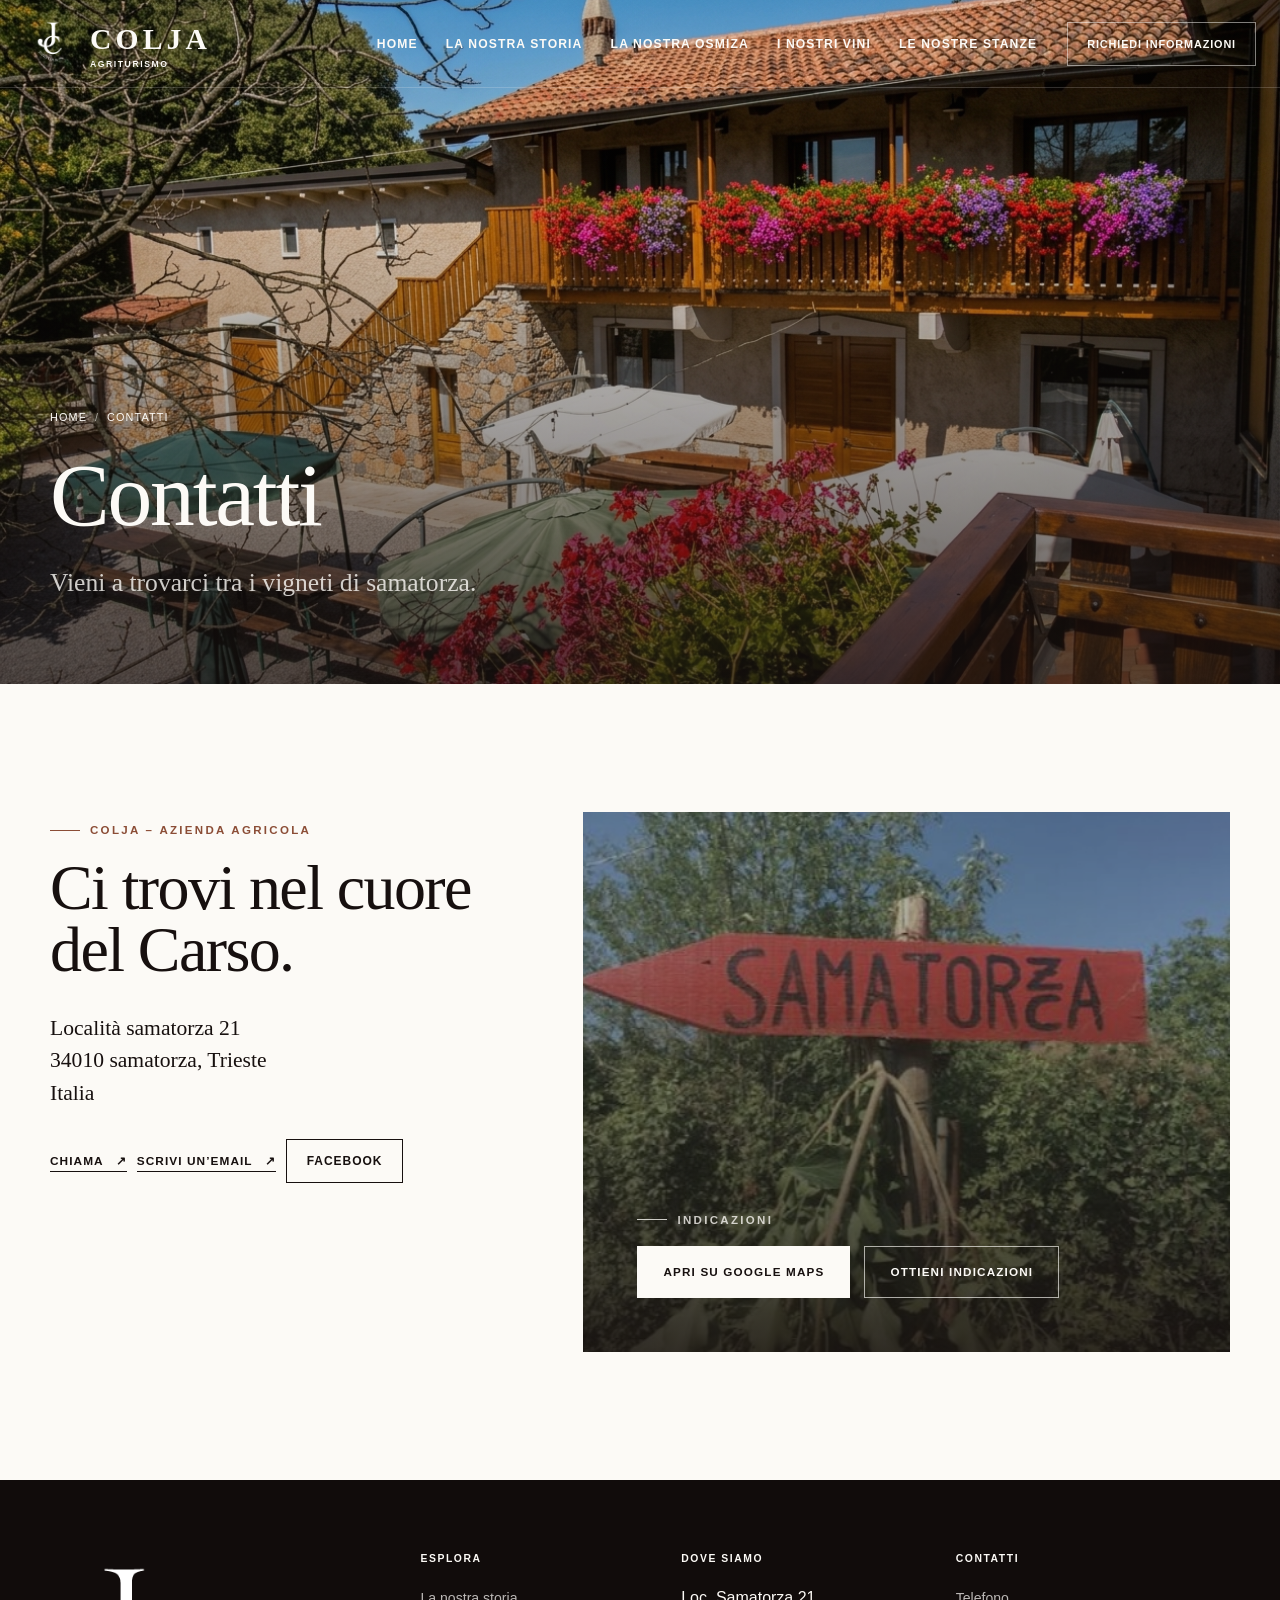
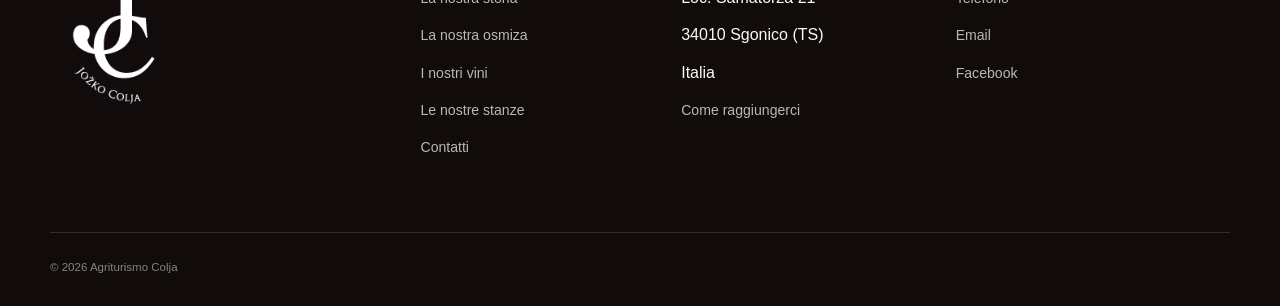
==== commit 1bef1dfd: "Update contatti.html" ====
--- a/contatti.html
+++ b/contatti.html
@@ -256,7 +256,7 @@
       <div class="footer-brand">
 
         <a href="index.html" class="footer-logo" aria-label="Colja - Torna alla home">
-          <img src="assets/logo/Colja-logo.png" alt="Colja - Azienda Agricola">
+          <img src="assets/logo/colja-logo.png" alt="Colja - Azienda Agricola">
         </a>
 
       </div>
@@ -298,4 +298,4 @@
   <script src="js/main.js"></script>
 </body>
 
-</html>+</html>
